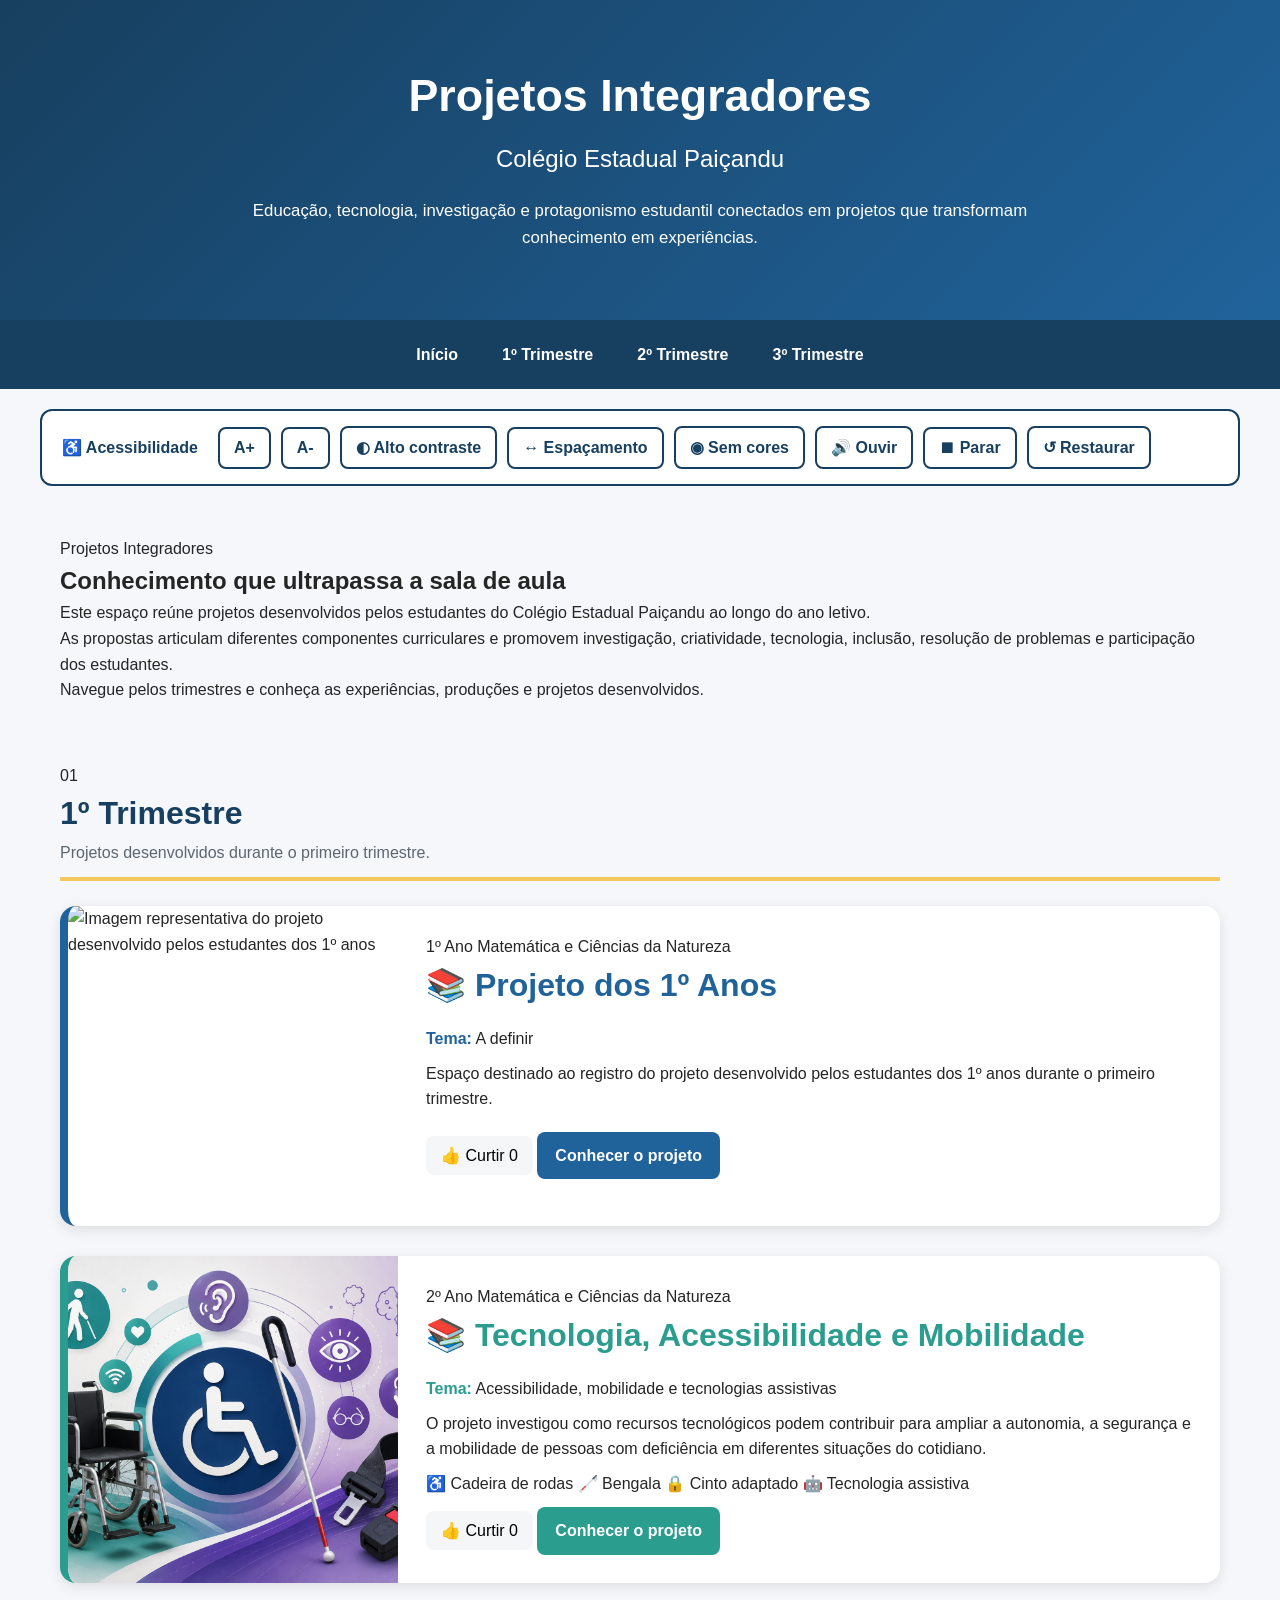
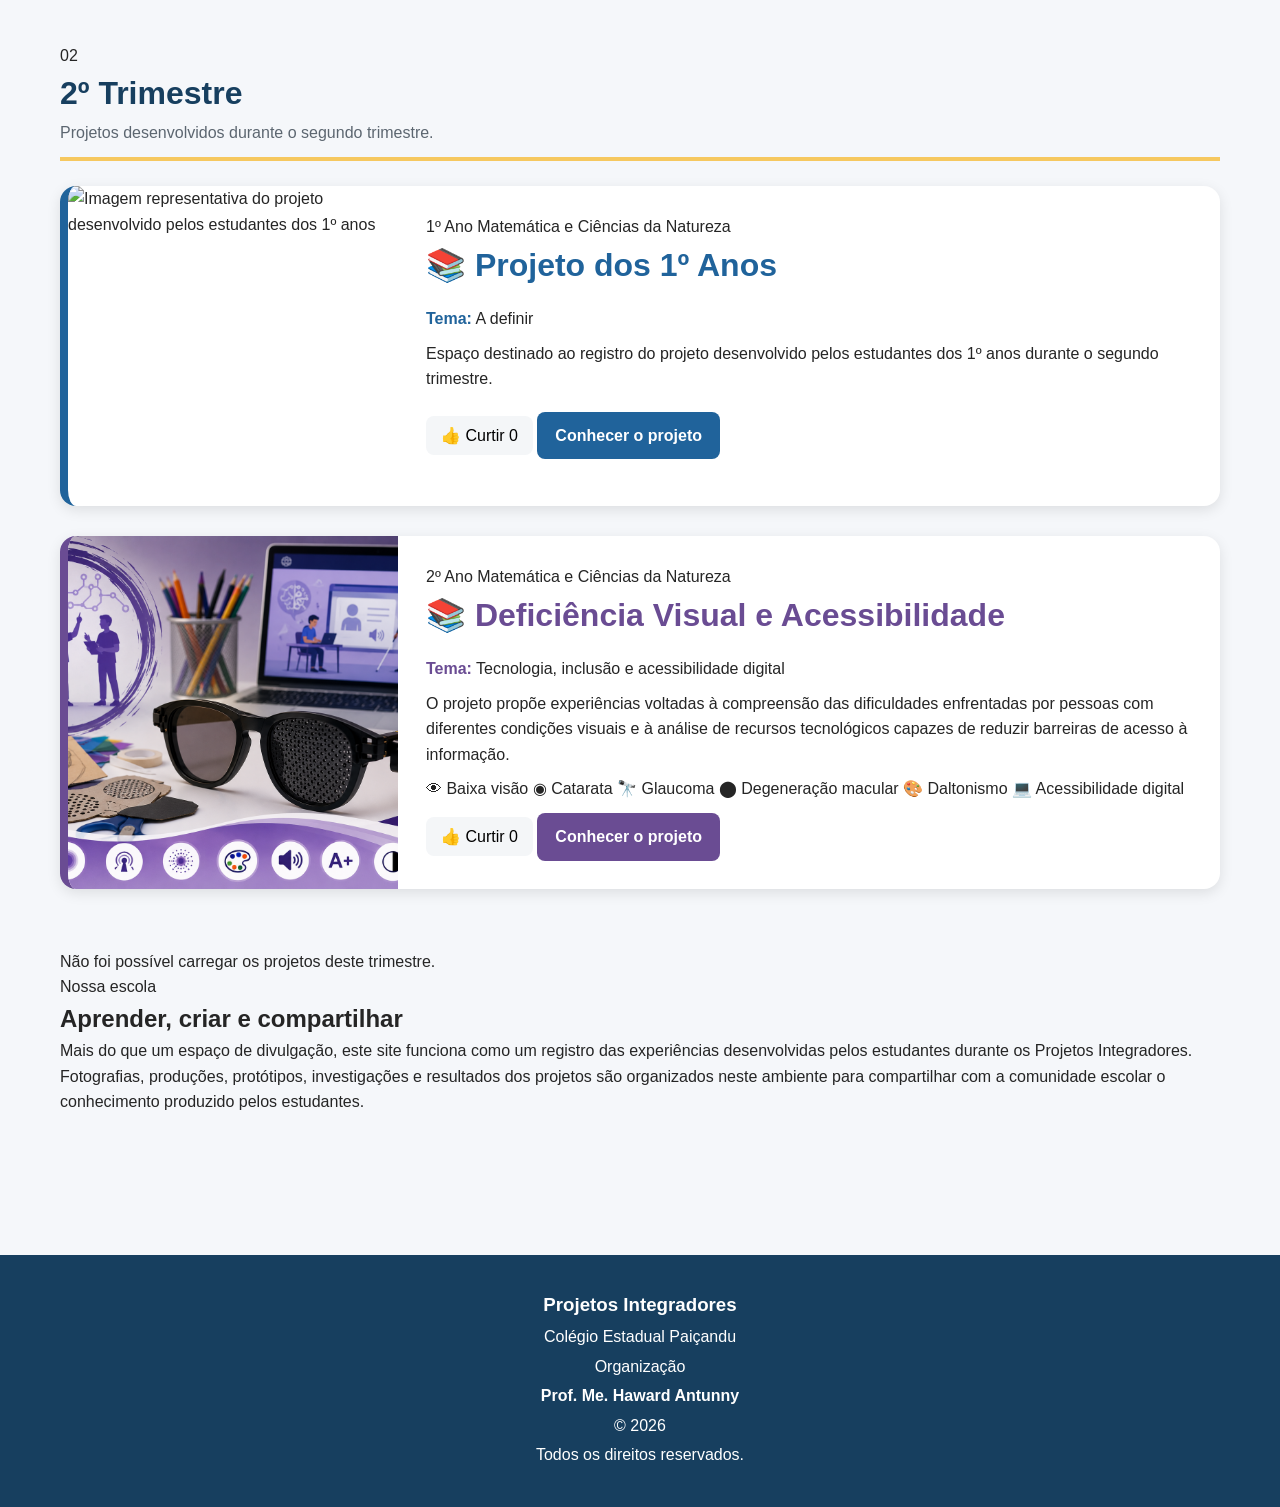
==== index.html @ 6e28f54c "gg" ====
<!DOCTYPE html>
<html lang="pt-BR">

<head>
    <meta charset="UTF-8">

    <meta
        name="viewport"
        content="width=device-width, initial-scale=1.0"
    >

    <meta
        name="description"
        content="Projetos Integradores desenvolvidos pelos estudantes do Colégio Estadual Paiçandu."
    >

    <title>
        Projetos Integradores | Colégio Estadual Paiçandu
    </title>

    <link rel="stylesheet" href="style.css">
</head>


<body>

    <!-- =====================================================
         ACESSIBILIDADE - PULAR PARA CONTEÚDO
    ====================================================== -->

    <a
        href="#conteudo-principal"
        class="pular-conteudo"
    >
        Pular para o conteúdo principal
    </a>


    <!-- =====================================================
         CABEÇALHO
    ====================================================== -->

    <header class="cabecalho-principal">

        <div class="cabecalho-conteudo">

            <h1>
                Projetos Integradores
            </h1>

            <h2>
                Colégio Estadual Paiçandu
            </h2>

            <p>
                Educação, tecnologia, investigação e protagonismo
                estudantil conectados em projetos que transformam
                conhecimento em experiências.
            </p>

        </div>

    </header>


    <!-- =====================================================
         MENU PRINCIPAL
    ====================================================== -->

    <nav
        class="menu-principal"
        aria-label="Menu principal"
    >

        <a href="#inicio">
            Início
        </a>

        <a href="#primeiro-trimestre">
            1º Trimestre
        </a>

        <a href="#segundo-trimestre">
            2º Trimestre
        </a>

        <a href="#terceiro-trimestre">
            3º Trimestre
        </a>

    </nav>


    <!-- =====================================================
         BARRA DE ACESSIBILIDADE
    ====================================================== -->

    <section
        class="barra-acessibilidade"
        aria-label="Ferramentas de acessibilidade"
    >

        <span class="titulo-acessibilidade">
            ♿ Acessibilidade
        </span>


        <button
            type="button"
            onclick="aumentarFonte()"
            aria-label="Aumentar o tamanho da fonte"
            title="Aumentar fonte"
        >
            A+
        </button>


        <button
            type="button"
            onclick="diminuirFonte()"
            aria-label="Diminuir o tamanho da fonte"
            title="Diminuir fonte"
        >
            A-
        </button>


        <button
            type="button"
            onclick="alternarContraste()"
            aria-label="Ativar ou desativar alto contraste"
            title="Alto contraste"
        >
            ◐ Alto contraste
        </button>


        <button
            type="button"
            onclick="alternarEspacamento()"
            aria-label="Alterar espaçamento do texto"
            title="Espaçamento do texto"
        >
            ↔ Espaçamento
        </button>


        <button
            type="button"
            onclick="alternarSemCores()"
            aria-label="Visualizar página sem cores"
            title="Visualizar sem cores"
        >
            ◉ Sem cores
        </button>


        <button
            type="button"
            onclick="lerPagina()"
            aria-label="Ouvir o conteúdo da página"
            title="Ouvir página"
        >
            🔊 Ouvir
        </button>


        <button
            type="button"
            onclick="pararLeitura()"
            aria-label="Parar leitura da página"
            title="Parar leitura"
        >
            ⏹ Parar
        </button>


        <button
            type="button"
            onclick="restaurarAcessibilidade()"
            aria-label="Restaurar configurações de acessibilidade"
            title="Restaurar"
        >
            ↺ Restaurar
        </button>

    </section>


    <!-- =====================================================
         CONTEÚDO PRINCIPAL
    ====================================================== -->

    <main id="conteudo-principal">


        <!-- =================================================
             APRESENTAÇÃO
        ================================================== -->

        <section
            id="inicio"
            class="apresentacao"
        >

            <div class="apresentacao-conteudo">

                <span class="subtitulo">
                    Projetos Integradores
                </span>

                <h2>
                    Conhecimento que ultrapassa a sala de aula
                </h2>

                <p>
                    Este espaço reúne projetos desenvolvidos pelos
                    estudantes do Colégio Estadual Paiçandu ao longo
                    do ano letivo.
                </p>

                <p>
                    As propostas articulam diferentes componentes
                    curriculares e promovem investigação, criatividade,
                    tecnologia, inclusão, resolução de problemas e
                    participação dos estudantes.
                </p>

                <p>
                    Navegue pelos trimestres e conheça as experiências,
                    produções e projetos desenvolvidos.
                </p>

            </div>

        </section>


        <!-- =================================================
             1º TRIMESTRE

             O conteúdo de trimestre/tri1.html será inserido aqui.
        ================================================== -->

        <div
            id="conteudo-tri1"
            class="conteudo-trimestre"
        >

            <div class="carregando">
                Carregando projetos do 1º trimestre...
            </div>

        </div>


        <!-- =================================================
             2º TRIMESTRE

             O conteúdo de trimestre/tri2.html será inserido aqui.
        ================================================== -->

        <div
            id="conteudo-tri2"
            class="conteudo-trimestre"
        >

            <div class="carregando">
                Carregando projetos do 2º trimestre...
            </div>

        </div>


        <!-- =================================================
             3º TRIMESTRE

             O conteúdo de trimestre/tri3.html será inserido aqui.
        ================================================== -->

        <div
            id="conteudo-tri3"
            class="conteudo-trimestre"
        >

            <div class="carregando">
                Carregando projetos do 3º trimestre...
            </div>

        </div>


        <!-- =================================================
             SOBRE
        ================================================== -->

        <section class="sobre-site">

            <div>

                <span class="subtitulo">
                    Nossa escola
                </span>

                <h2>
                    Aprender, criar e compartilhar
                </h2>

                <p>
                    Mais do que um espaço de divulgação, este site
                    funciona como um registro das experiências
                    desenvolvidas pelos estudantes durante os
                    Projetos Integradores.
                </p>

                <p>
                    Fotografias, produções, protótipos, investigações
                    e resultados dos projetos são organizados neste
                    ambiente para compartilhar com a comunidade
                    escolar o conhecimento produzido pelos estudantes.
                </p>

            </div>

        </section>


    </main>


    <!-- =====================================================
         RODAPÉ
    ====================================================== -->

    <footer class="rodape-principal">

        <div class="rodape-conteudo">

            <div>

                <h3>
                    Projetos Integradores
                </h3>

                <p>
                    Colégio Estadual Paiçandu
                </p>

            </div>


            <div>

                <p>
                    Organização
                </p>

                <strong>
                    Prof. Me. Haward Antunny
                </strong>

            </div>


            <div>

                <p>
                    © 2026
                </p>

                <p>
                    Todos os direitos reservados.
                </p>

            </div>

        </div>

    </footer>


    <!-- =====================================================
         JAVASCRIPT
    ====================================================== -->

    <script src="script.js"></script>

</body>

</html>
---- style.css ----
/* =========================================================
   VARIÁVEIS GERAIS DO SITE
========================================================= */

:root {

    /* CORES PRINCIPAIS DO COLÉGIO
       Substitua depois pelos tons oficiais, se desejar */
    --colegio-primaria: #173f5f;
    --colegio-secundaria: #20639b;
    --colegio-destaque: #f6c85f;

    /* CORES NEUTRAS */
    --branco: #ffffff;
    --cinza-claro: #f4f6f8;
    --cinza: #d9dee3;
    --cinza-escuro: #444444;
    --preto: #1b1b1b;

    /* TEXTOS */
    --texto-principal: #252525;
    --texto-secundario: #5c6670;

    /* FUNDOS */
    --fundo-site: #f5f7fa;
    --fundo-card: #ffffff;

    /* CORES DOS PROJETOS */
    --tema-deficiencia-visual: #6a4c93;
    --tema-tecnologia: #277da1;
    --tema-matematica: #2a9d8f;
    --tema-linguagens: #e76f51;
    --tema-robotica: #577590;
    --tema-programacao: #4361ee;

    /* OUTRAS CORES PARA FUTUROS CARDS */
    --tema-1: #8e44ad;
    --tema-2: #16a085;
    --tema-3: #d35400;
    --tema-4: #c0392b;
    --tema-5: #2980b9;

    /* MEDIDAS */
    --raio-card: 16px;
    --sombra-card: 0 4px 14px rgba(0, 0, 0, 0.10);

    --tema-acessibilidade-mobilidade: #2A9D8F;
}


/* =========================================================
   CONFIGURAÇÕES GERAIS
========================================================= */

* {
    box-sizing: border-box;
    margin: 0;
    padding: 0;
}


html {
    scroll-behavior: smooth;
}


body {
    font-family: Arial, Helvetica, sans-serif;
    background-color: var(--fundo-site);
    color: var(--texto-principal);
    line-height: 1.6;
}


/* =========================================================
   CABEÇALHO PRINCIPAL
========================================================= */

body > header {
    background: linear-gradient(
        135deg,
        var(--colegio-primaria),
        var(--colegio-secundaria)
    );

    color: var(--branco);
    text-align: center;

    padding: 60px 20px;
}


body > header h1 {
    font-size: 2.8rem;
    margin-bottom: 8px;
}


body > header h2 {
    font-size: 1.5rem;
    font-weight: normal;
    margin-bottom: 20px;
}


body > header p {
    max-width: 850px;
    margin: 8px auto;
    font-size: 1.05rem;
}


/* =========================================================
   MENU
========================================================= */

nav {
    background-color: var(--colegio-primaria);

    display: flex;
    justify-content: center;
    flex-wrap: wrap;

    gap: 8px;

    padding: 12px;

    position: sticky;
    top: 0;
    z-index: 1000;
}


nav a {
    color: var(--branco);
    text-decoration: none;

    padding: 10px 18px;

    border-radius: 8px;

    font-weight: bold;

    transition: 0.2s;
}


nav a:hover {
    background-color: var(--colegio-destaque);
    color: var(--preto);
}


/* =========================================================
   CONTEÚDO PRINCIPAL
========================================================= */

main {
    max-width: 1200px;

    margin: auto;

    padding: 30px 20px;
}


section {
    margin-bottom: 60px;
}


/* =========================================================
   CABEÇALHO DOS TRIMESTRES
========================================================= */

section > header {
    margin-bottom: 25px;

    padding-bottom: 12px;

    border-bottom: 4px solid var(--colegio-destaque);
}


section > header h2 {
    color: var(--colegio-primaria);

    font-size: 2rem;
}


section > header p {
    color: var(--texto-secundario);
}


/* =========================================================
   CARDS DOS PROJETOS
========================================================= */

article {
    --cor-projeto: var(--colegio-secundaria);

    background-color: var(--fundo-card);

    border-radius: var(--raio-card);

    box-shadow: var(--sombra-card);

    overflow: hidden;

    margin-bottom: 30px;

    border-left: 8px solid var(--cor-projeto);

    display: grid;

    grid-template-columns: 330px 1fr;

    transition: transform 0.2s,
                box-shadow 0.2s;
}


article:hover {
    transform: translateY(-4px);

    box-shadow:
        0 8px 22px rgba(0, 0, 0, 0.15);
}


article img {
    width: 100%;
    height: 100%;

    min-height: 320px;

    object-fit: cover;
}


article > div {
    padding: 28px;
}


article h3 {
    color: var(--cor-projeto);

    font-size: 2rem;

    margin-bottom: 15px;
}


article h4 {
    color: var(--cor-projeto);

    margin-top: 18px;
    margin-bottom: 8px;
}


article p {
    margin-bottom: 9px;
}


article ul {
    margin: 10px 0 20px 25px;
}


/* =========================================================
   BOTÃO VER PROJETO
========================================================= */

article a {
    display: inline-block;

    background-color: var(--cor-projeto);

    color: var(--branco);

    text-decoration: none;

    font-weight: bold;

    padding: 11px 18px;

    border-radius: 8px;

    margin-top: 10px;

    transition: 0.2s;
}


article a:hover {
    filter: brightness(0.85);

    transform: translateY(-2px);
}


/* =========================================================
   CARDS POR TEMA
========================================================= */

/*
Para usar uma cor específica no card,
adicione uma classe no HTML.

Exemplo:

<article class="deficiencia-visual">

*/


article.deficiencia-visual {
    --cor-projeto: var(--tema-deficiencia-visual);
}


article.programacao {
    --cor-projeto: var(--tema-programacao);
}


article.robotica {
    --cor-projeto: var(--tema-robotica);
}


article.matematica {
    --cor-projeto: var(--tema-matematica);
}


article.linguagens {
    --cor-projeto: var(--tema-linguagens);
}


article.tecnologia {
    --cor-projeto: var(--tema-tecnologia);
}


/* =========================================================
   TAGS / INFORMAÇÕES DO PROJETO
========================================================= */

article strong {
    color: var(--cor-projeto);
}


/* =========================================================
   RODAPÉ
========================================================= */

footer {
    background-color: var(--colegio-primaria);

    color: var(--branco);

    text-align: center;

    padding: 35px 20px;

    margin-top: 50px;
}


footer hr {
    display: none;
}


footer p {
    margin: 4px;
}


/* =========================================================
   RESPONSIVIDADE
========================================================= */

@media (max-width: 800px) {

    body > header h1 {
        font-size: 2rem;
    }


    article {
        grid-template-columns: 1fr;
    }


    article img {
        height: 240px;
        min-height: auto;
    }


    article h3 {
        font-size: 1.6rem;
    }


    nav {
        position: static;
    }

}

/* =====================================================
   ANIMAÇÃO DOS CARDS
===================================================== */

.animar-card {
    opacity: 0;
    transform: translateY(30px);
    transition:
        opacity 0.6s ease,
        transform 0.6s ease;
}

.animar-card.visivel {
    opacity: 1;
    transform: translateY(0);
}


/* =====================================================
   MENU ATIVO
===================================================== */

nav a.ativo {
    background-color: var(--colegio-destaque);
    color: var(--preto);
}


/* =====================================================
   FILTROS
===================================================== */

.filtros {
    display: flex;
    gap: 12px;
    flex-wrap: wrap;

    margin: 25px 0 40px 0;

    padding: 20px;

    background-color: var(--branco);

    border-radius: 12px;

    box-shadow:
        0 3px 10px rgba(0, 0, 0, 0.08);
}


.filtros input,
.filtros select {

    padding: 12px 15px;

    border: 1px solid var(--cinza);

    border-radius: 8px;

    font-size: 1rem;

}


.filtros input {
    flex: 1;
    min-width: 220px;
}


/* =====================================================
   CURTIDAS
===================================================== */

.btn-curtir {

    border: none;

    background-color: var(--cinza-claro);

    padding: 10px 15px;

    border-radius: 8px;

    cursor: pointer;

    font-size: 1rem;

    margin-top: 15px;

}


.btn-curtir.curtido {

    background-color: var(--cor-projeto);

    color: white;

}


/* =====================================================
   VOLTAR AO TOPO
===================================================== */

#voltar-topo {

    position: fixed;

    bottom: 25px;
    right: 25px;

    width: 48px;
    height: 48px;

    border-radius: 50%;

    border: none;

    background-color: var(--colegio-primaria);

    color: white;

    font-size: 25px;

    cursor: pointer;

    opacity: 0;
    visibility: hidden;

    transition: 0.3s;

    box-shadow:
        0 4px 12px rgba(0, 0, 0, 0.25);

}


#voltar-topo.mostrar {

    opacity: 1;
    visibility: visible;

}


#voltar-topo:hover {

    transform: translateY(-3px);

    background-color: var(--colegio-secundaria);

}


/* =====================================================
   ACESSIBILIDADE
===================================================== */

:root {
    --tamanho-fonte: 16px;
    --espacamento-texto: normal;
    --espacamento-linha: 1.6;
}


/* TAMANHO GERAL DA FONTE */

html {
    font-size: var(--tamanho-fonte);
}


/* =====================================================
   BARRA DE ACESSIBILIDADE
===================================================== */

.barra-acessibilidade {

    max-width: 1200px;
    margin: 20px auto;
    padding: 15px 20px;

    display: flex;
    flex-wrap: wrap;
    align-items: center;
    gap: 10px;

    background-color: var(--branco);

    border: 2px solid var(--colegio-primaria);
    border-radius: 12px;

}


.titulo-acessibilidade {
    font-weight: bold;
    color: var(--colegio-primaria);
    margin-right: 10px;
}


.barra-acessibilidade button {

    border: 2px solid var(--colegio-primaria);

    background-color: var(--branco);
    color: var(--colegio-primaria);

    padding: 10px 14px;

    border-radius: 8px;

    font-size: 1rem;
    font-weight: bold;

    cursor: pointer;
}


.barra-acessibilidade button:hover {

    background-color: var(--colegio-primaria);
    color: var(--branco);

}


/* =====================================================
   FOCO VISÍVEL - NAVEGAÇÃO POR TECLADO
===================================================== */

a:focus,
button:focus,
input:focus,
select:focus {

    outline: 4px solid #ffbf00;
    outline-offset: 4px;

}


/* =====================================================
   PULAR PARA CONTEÚDO
===================================================== */

.pular-conteudo {

    position: absolute;
    left: -9999px;
    top: 10px;

    background-color: #000000;
    color: #ffffff;

    padding: 12px 20px;

    z-index: 9999;

}


.pular-conteudo:focus {

    left: 10px;

}


/* =====================================================
   ALTO CONTRASTE
===================================================== */

body.alto-contraste {

    background-color: #000000;
    color: #ffffff;

}


body.alto-contraste main,
body.alto-contraste section,
body.alto-contraste article,
body.alto-contraste article > div {

    background-color: #000000;
    color: #ffffff;

}


body.alto-contraste h1,
body.alto-contraste h2,
body.alto-contraste h3,
body.alto-contraste h4,
body.alto-contraste strong {

    color: #ffff00;

}


body.alto-contraste a {

    color: #00ffff;

}


body.alto-contraste article {

    border: 4px solid #ffffff;

}


/* =====================================================
   MAIOR ESPAÇAMENTO
===================================================== */

body.espacamento-acessivel {

    letter-spacing: 0.08em;
    word-spacing: 0.15em;
    line-height: 2;

}


body.espacamento-acessivel p {

    margin-bottom: 1.4em;

}


/* =====================================================
   MODO SEM CORES
===================================================== */

body.sem-cores {

    filter: grayscale(100%);

}


/* =====================================================
   NÃO DEPENDER SOMENTE DAS CORES
===================================================== */

article h3::before {
    content: "📚 ";
}


/*
O tema também deve aparecer escrito.
Nunca utilize apenas a cor do card
para informar qual é o projeto.
*/


/* =====================================================
   MOVIMENTO REDUZIDO
===================================================== */

@media (prefers-reduced-motion: reduce) {

    *,
    *::before,
    *::after {

        animation-duration: 0.01ms !important;
        transition-duration: 0.01ms !important;

        scroll-behavior: auto !important;

    }

}


/* =====================================================
   CELULAR
===================================================== */

@media (max-width: 700px) {

    .barra-acessibilidade {
        flex-direction: column;
        align-items: stretch;
    }


    .barra-acessibilidade button {
        width: 100%;
    }

}


article.acessibilidade-mobilidade {
    --cor-projeto: var(--tema-acessibilidade-mobilidade);
}
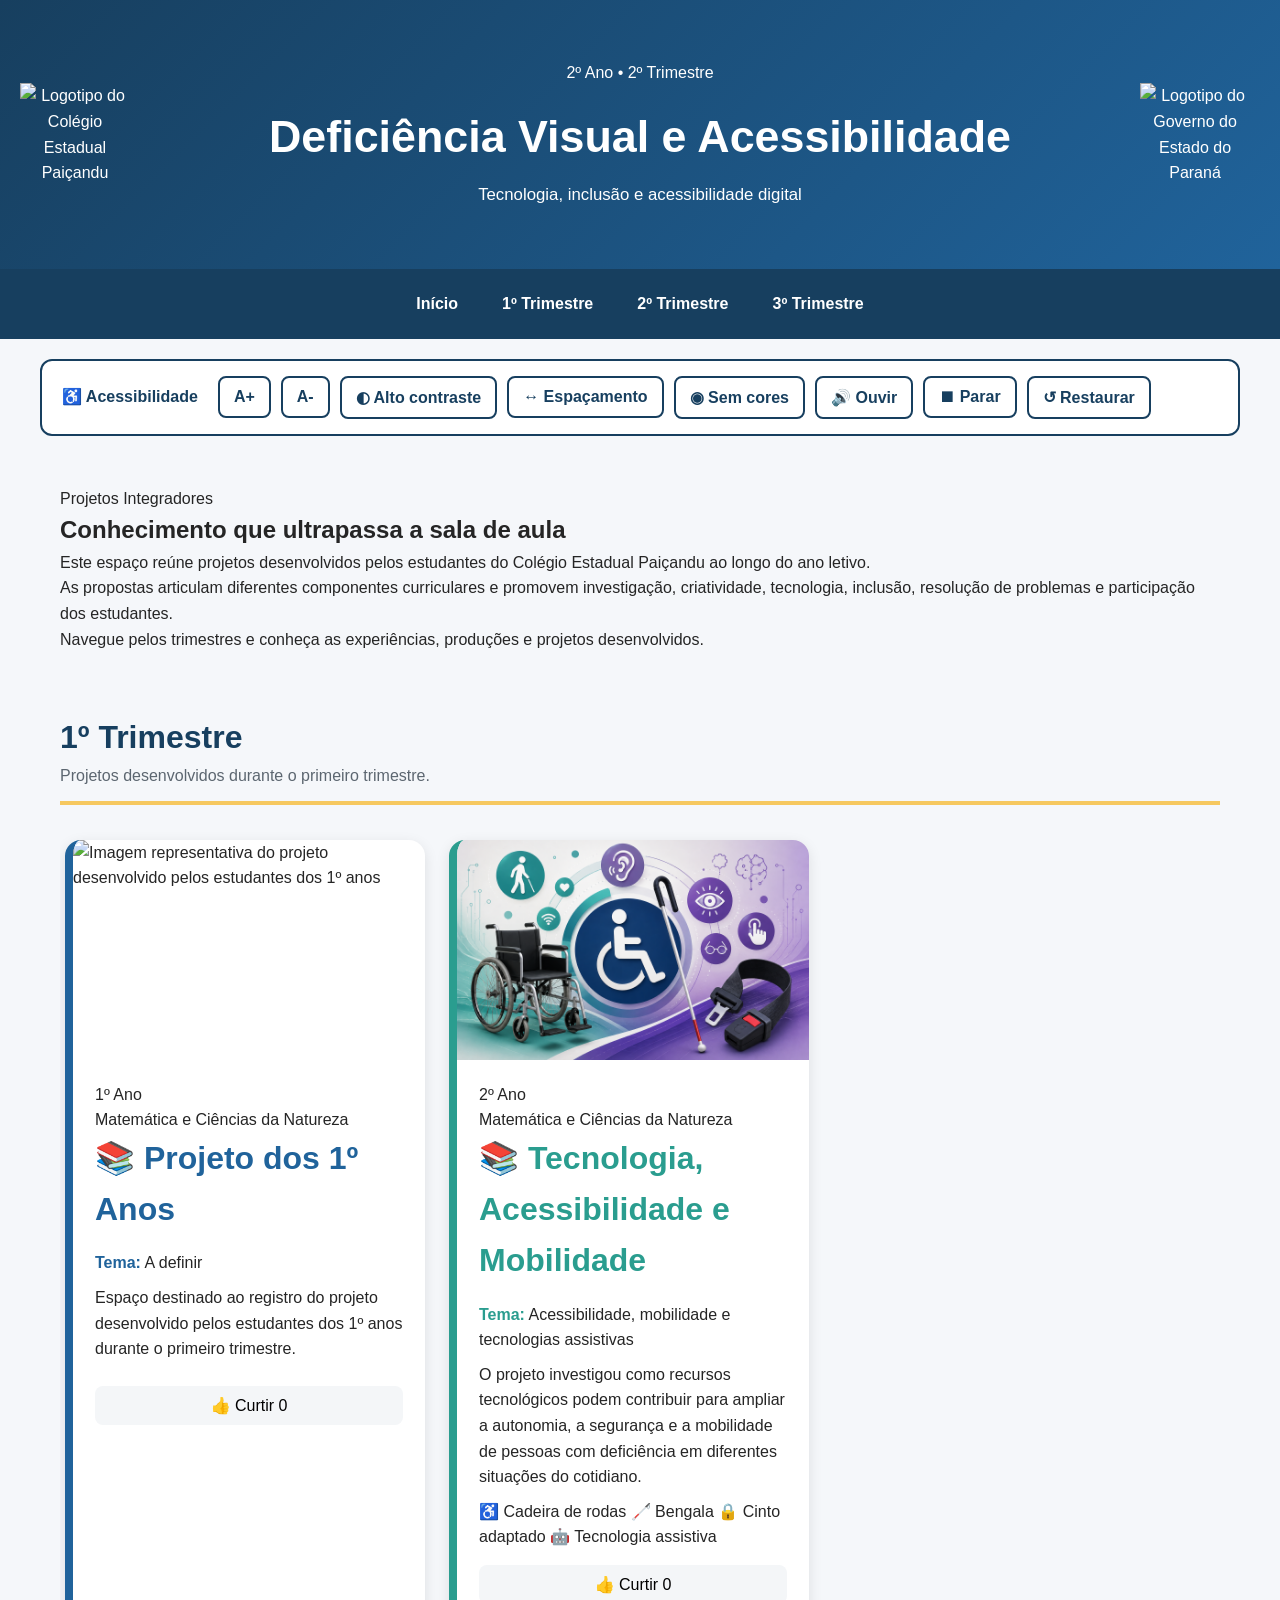
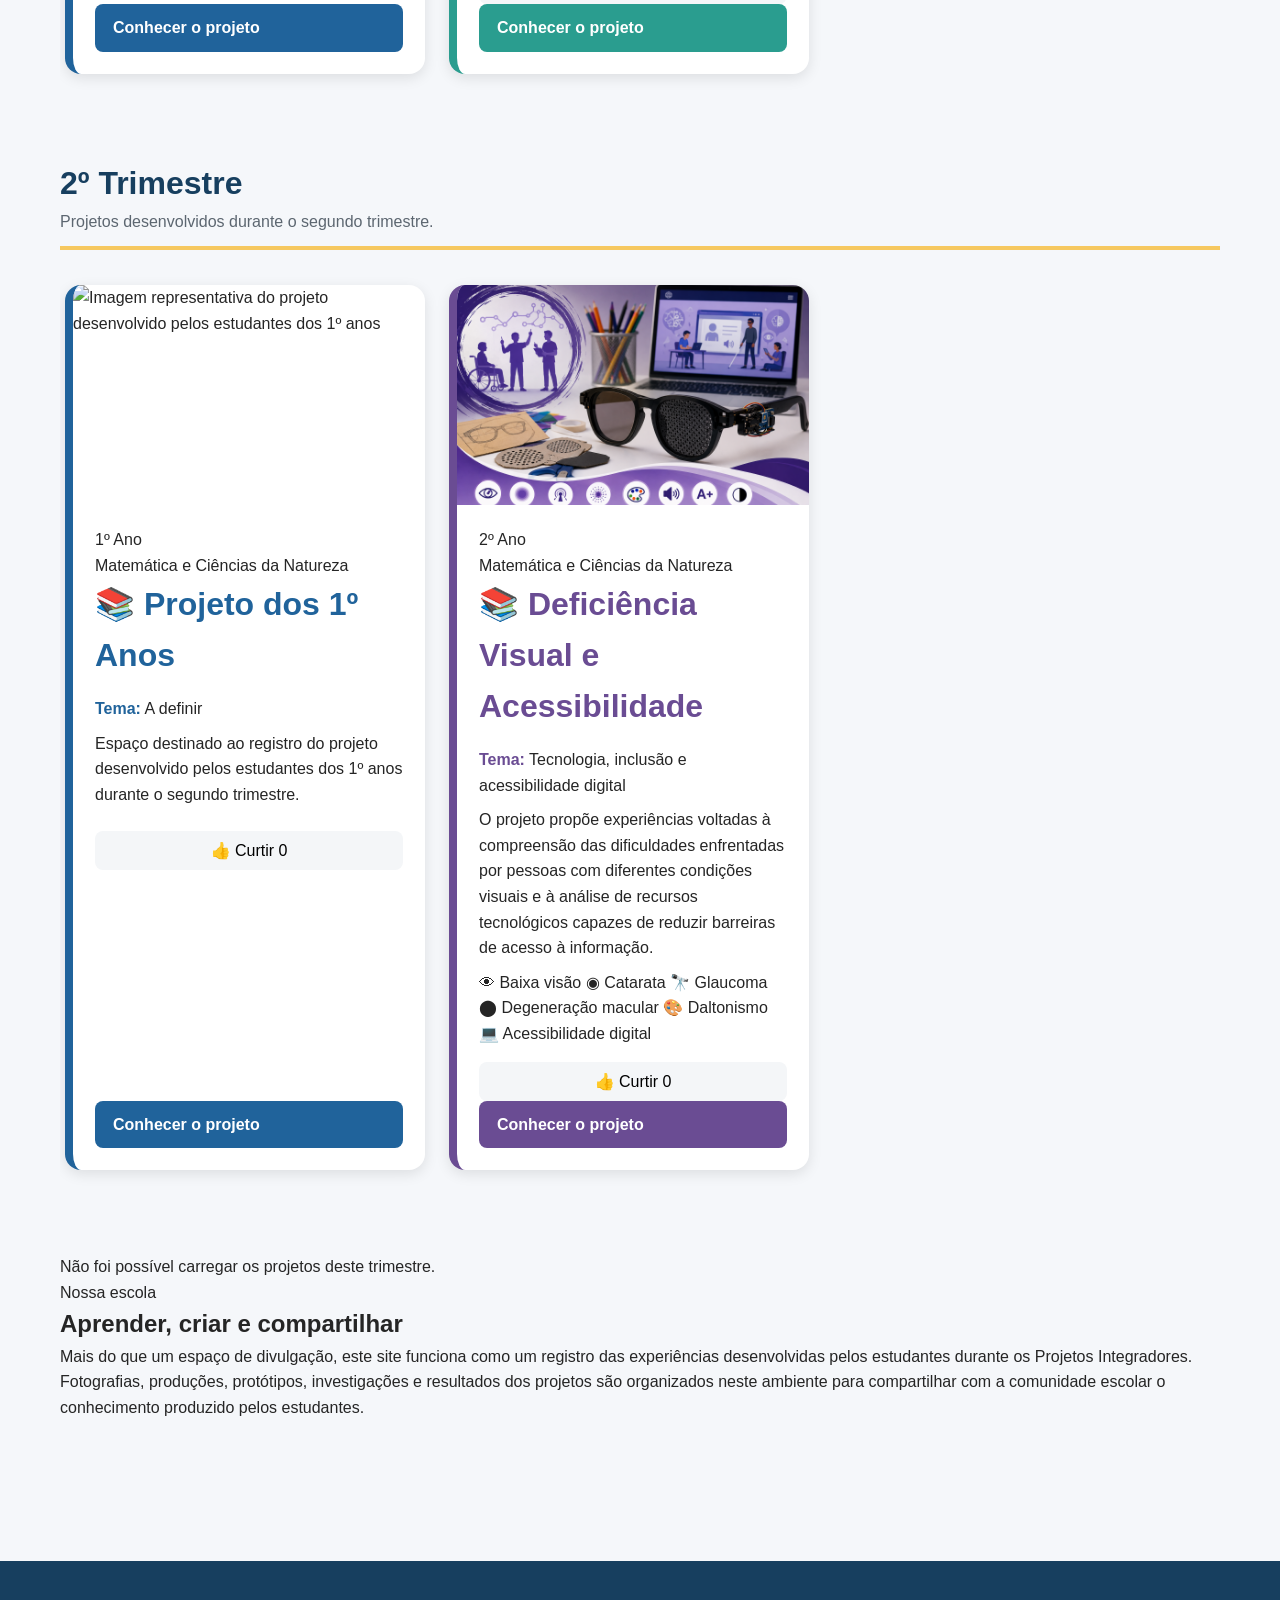
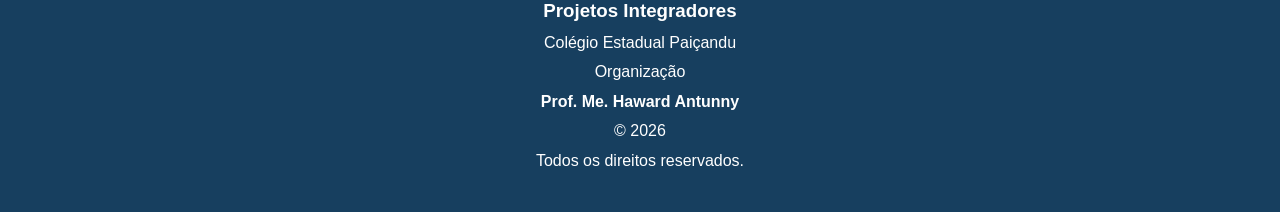
==== commit 7d228c4c: "ff" ====
--- a/index.html
+++ b/index.html
@@ -36,32 +36,45 @@
     </a>
 
 
-    <!-- =====================================================
-         CABEÇALHO
-    ====================================================== -->
-
-    <header class="cabecalho-principal">
-
-        <div class="cabecalho-conteudo">
-
-            <h1>
-                Projetos Integradores
-            </h1>
-
-            <h2>
-                Colégio Estadual Paiçandu
-            </h2>
-
-            <p>
-                Educação, tecnologia, investigação e protagonismo
-                estudantil conectados em projetos que transformam
-                conhecimento em experiências.
-            </p>
+    <header class="cabecalho-projeto">
+
+    <div class="overlay">
+
+        <div class="topo-institucional">
+
+            <img
+                src="../../img/logo-paicandu.jpeg"
+                alt="Logotipo do Colégio Estadual Paiçandu"
+                class="logo-cabecalho"
+            >
+
+            <div class="titulo-cabecalho">
+
+                <span class="tag-projeto">
+                    2º Ano • 2º Trimestre
+                </span>
+
+                <h1>
+                    Deficiência Visual e Acessibilidade
+                </h1>
+
+                <p>
+                    Tecnologia, inclusão e acessibilidade digital
+                </p>
+
+            </div>
+
+            <img
+                src="../../img/logo-parana.png"
+                alt="Logotipo do Governo do Estado do Paraná"
+                class="logo-cabecalho"
+            >
 
         </div>
 
-    </header>
-
+    </div>
+
+</header>
 
     <!-- =====================================================
          MENU PRINCIPAL
--- a/style.css
+++ b/style.css
@@ -806,24 +806,179 @@
 
 
 /* =====================================================
+   LINHA HORIZONTAL DE PROJETOS
+===================================================== */
+
+.linha-projetos {
+    display: flex;
+    flex-direction: row;
+    flex-wrap: nowrap;
+
+    gap: 24px;
+
+    overflow-x: auto;
+    overflow-y: hidden;
+
+    padding: 10px 5px 24px 5px;
+
+    scroll-behavior: smooth;
+    scroll-snap-type: x mandatory;
+
+    -webkit-overflow-scrolling: touch;
+}
+
+
+/* =====================================================
+   CARDS DOS PROJETOS DENTRO DA LINHA
+===================================================== */
+
+.linha-projetos .card-projeto {
+    flex: 0 0 360px;
+
+    width: 360px;
+    min-width: 360px;
+    max-width: 360px;
+
+    display: flex;
+    flex-direction: column;
+
+    margin: 0;
+
+    scroll-snap-align: start;
+
+    overflow: hidden;
+}
+
+
+/* =====================================================
+   IMAGEM DO CARD
+===================================================== */
+
+.linha-projetos .card-projeto img {
+    width: 100%;
+    height: 220px;
+    min-height: 220px;
+
+    object-fit: cover;
+
+    display: block;
+}
+
+
+/* =====================================================
+   CONTEÚDO DO CARD
+===================================================== */
+
+.linha-projetos .conteudo-card {
+    padding: 22px;
+
+    display: flex;
+    flex-direction: column;
+
+    flex-grow: 1;
+}
+
+
+/* BOTÃO FICA NO FINAL */
+
+.linha-projetos .botao-projeto {
+    margin-top: auto;
+}
+
+
+/* =====================================================
+   BARRA DE SCROLL
+===================================================== */
+
+.linha-projetos::-webkit-scrollbar {
+    height: 10px;
+}
+
+.linha-projetos::-webkit-scrollbar-track {
+    background: var(--cinza-claro);
+    border-radius: 10px;
+}
+
+.linha-projetos::-webkit-scrollbar-thumb {
+    background: var(--colegio-secundaria);
+    border-radius: 10px;
+}
+
+.linha-projetos::-webkit-scrollbar-thumb:hover {
+    background: var(--colegio-primaria);
+}
+
+
+/* =====================================================
    CELULAR
 ===================================================== */
 
 @media (max-width: 700px) {
 
-    .barra-acessibilidade {
-        flex-direction: column;
-        align-items: stretch;
-    }
-
-
-    .barra-acessibilidade button {
-        width: 100%;
-    }
-
-}
-
+    .linha-projetos .card-projeto {
+        flex: 0 0 85%;
+        width: 85%;
+        min-width: 85%;
+        max-width: 85%;
+    }
+
+}
 
 article.acessibilidade-mobilidade {
     --cor-projeto: var(--tema-acessibilidade-mobilidade);
 }
+
+
+/* =========================================================
+   LOGOS NO CABEÇALHO
+========================================================= */
+
+.topo-institucional {
+    display: grid;
+    grid-template-columns: 120px 1fr 120px;
+    align-items: center;
+    gap: 25px;
+}
+
+.logo-cabecalho {
+    width: 100%;
+    max-width: 110px;
+    height: auto;
+    object-fit: contain;
+}
+
+.titulo-cabecalho {
+    text-align: center;
+}
+
+.titulo-cabecalho h1 {
+    margin: 15px 0 10px 0;
+}
+
+.titulo-cabecalho p {
+    margin: 0 auto;
+}
+
+
+/* CELULAR */
+
+@media (max-width: 700px) {
+
+    .topo-institucional {
+        grid-template-columns: 70px 1fr 70px;
+        gap: 10px;
+    }
+
+    .logo-cabecalho {
+        max-width: 65px;
+    }
+
+    .titulo-cabecalho h1 {
+        font-size: 1.8rem;
+    }
+
+    .titulo-cabecalho p {
+        font-size: 0.95rem;
+    }
+
+}
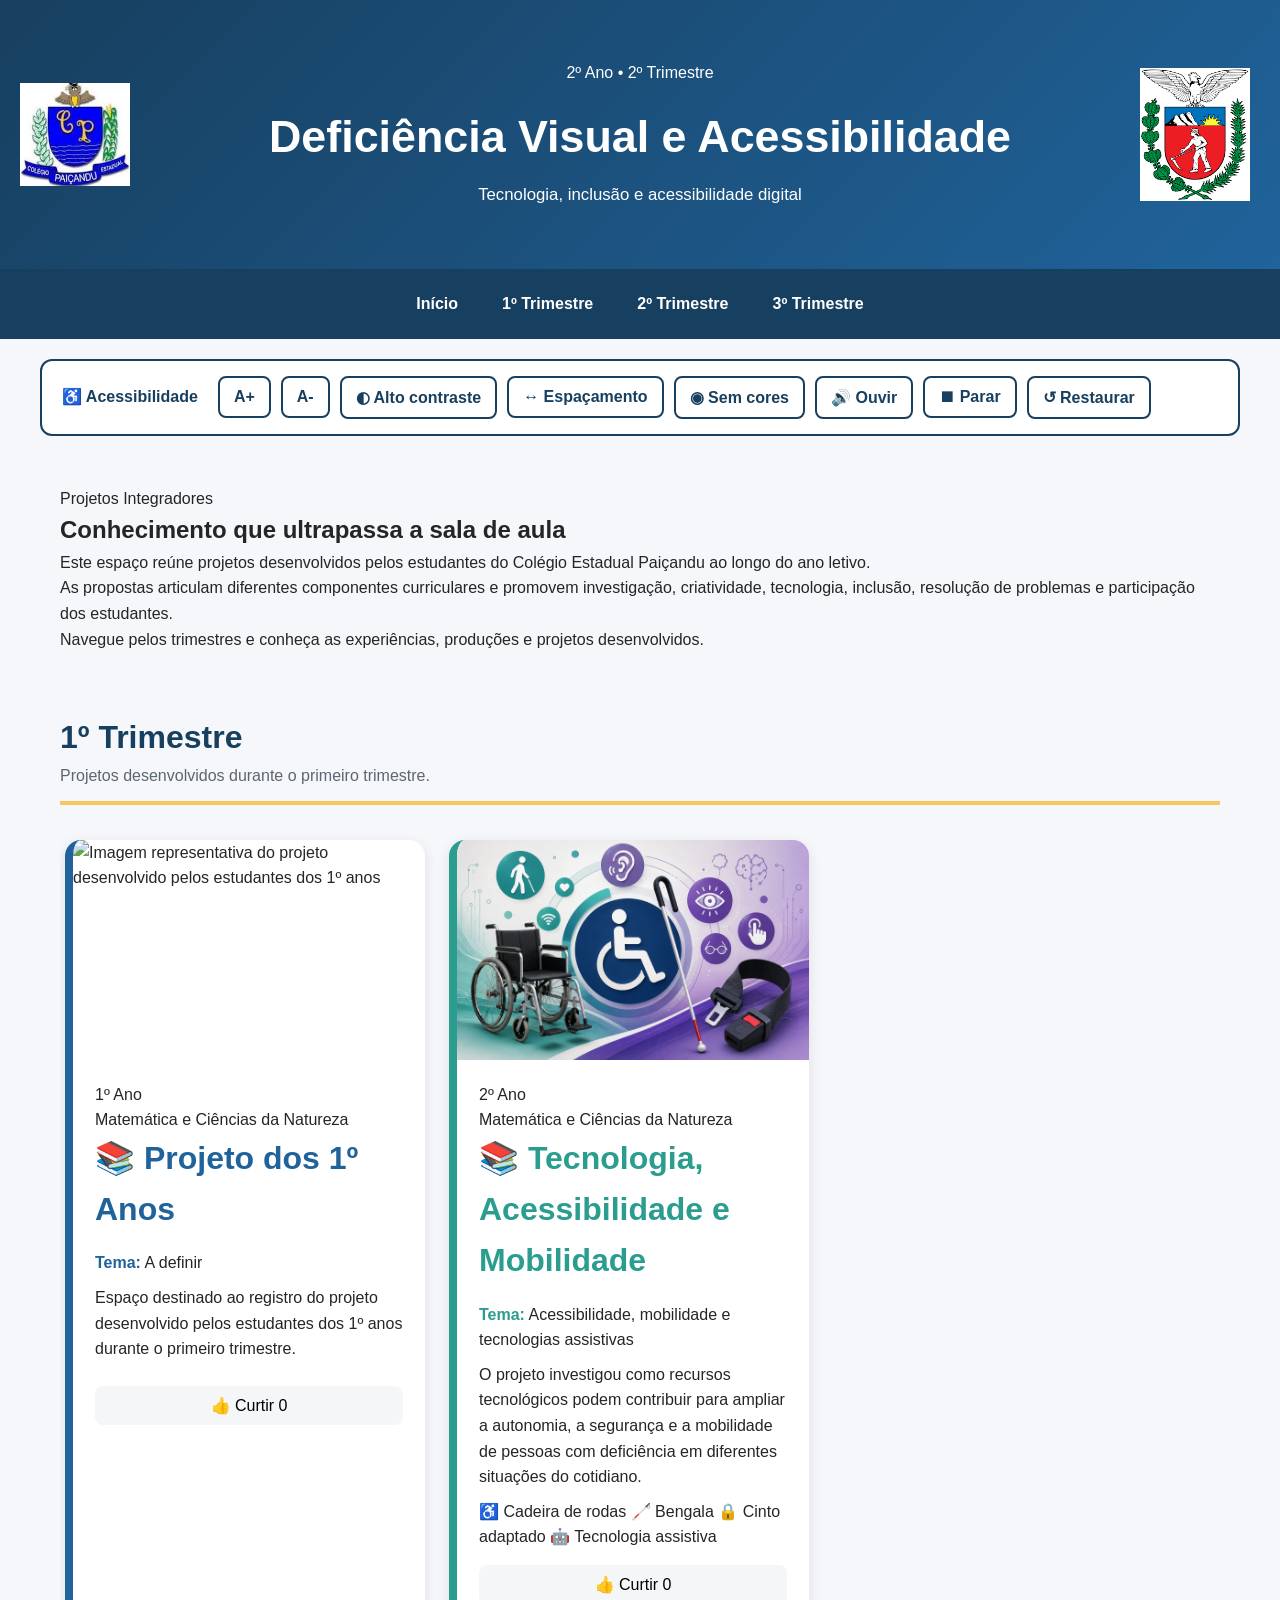
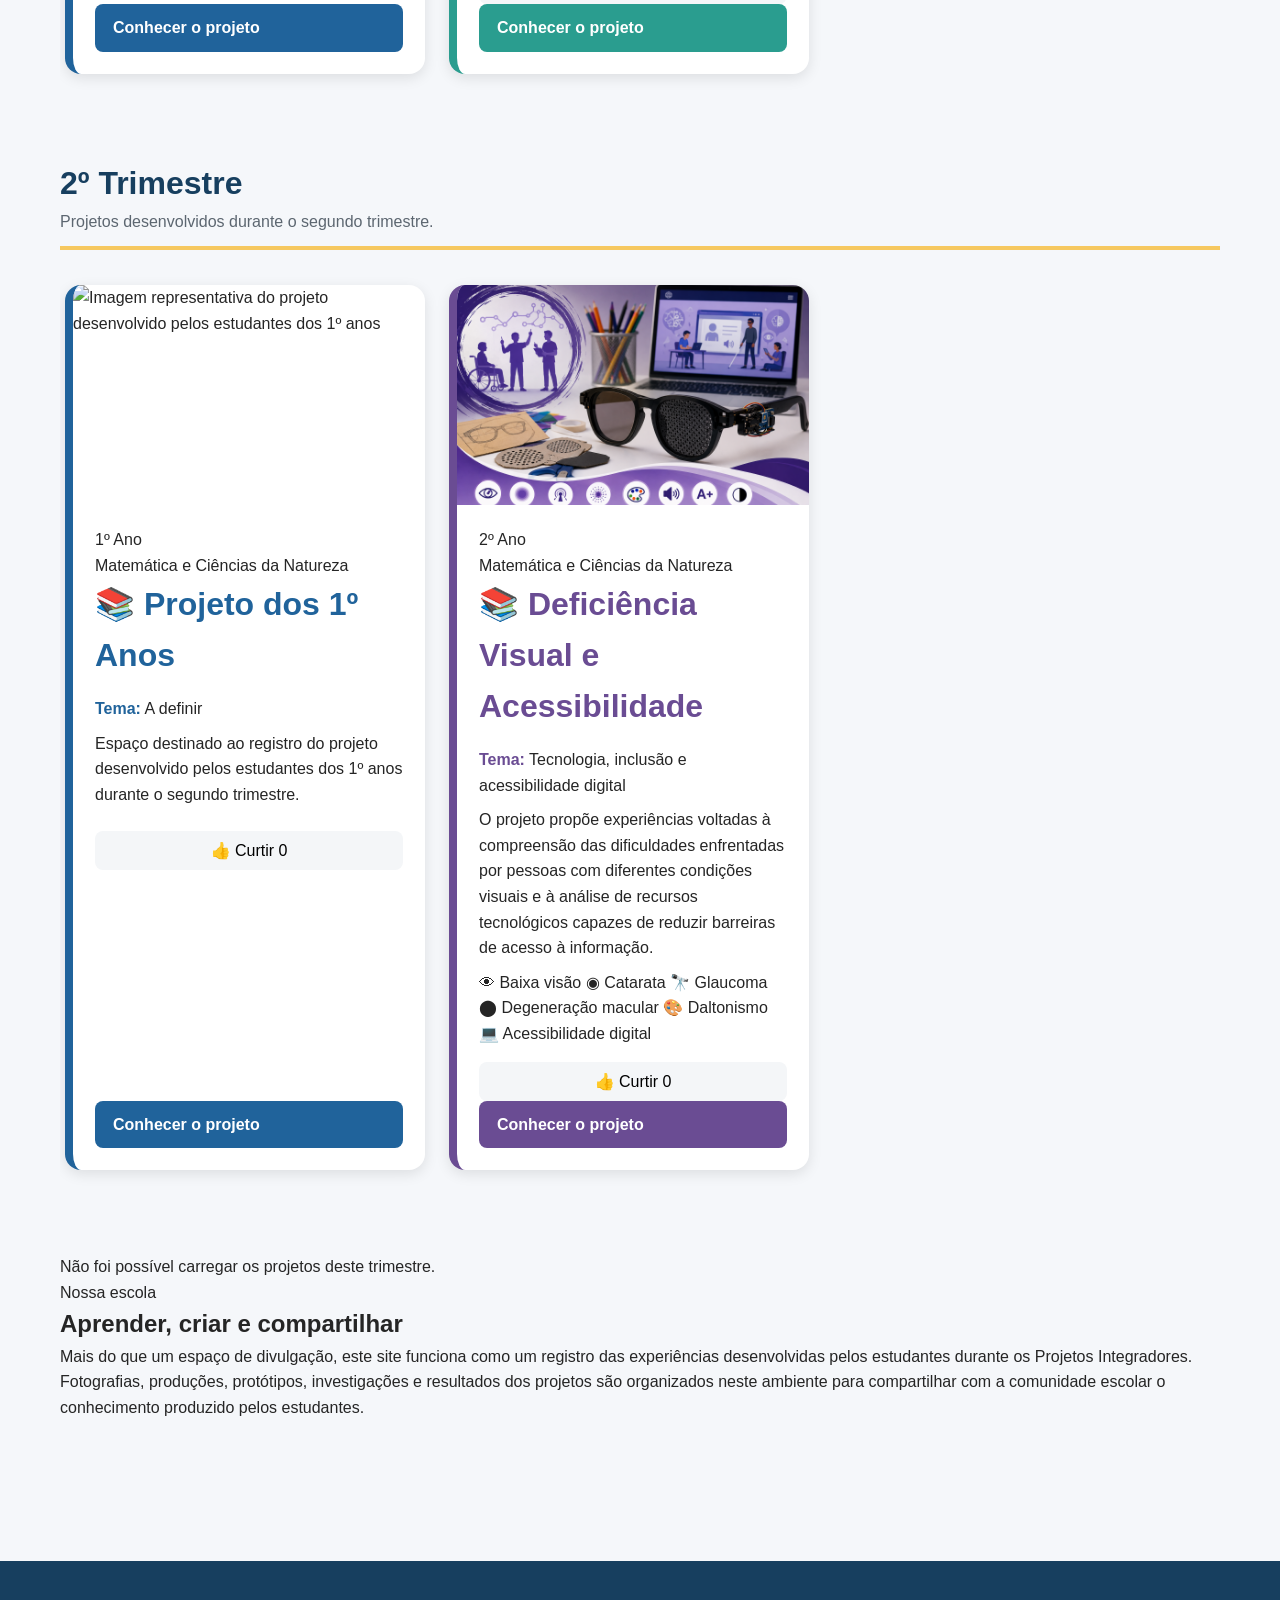
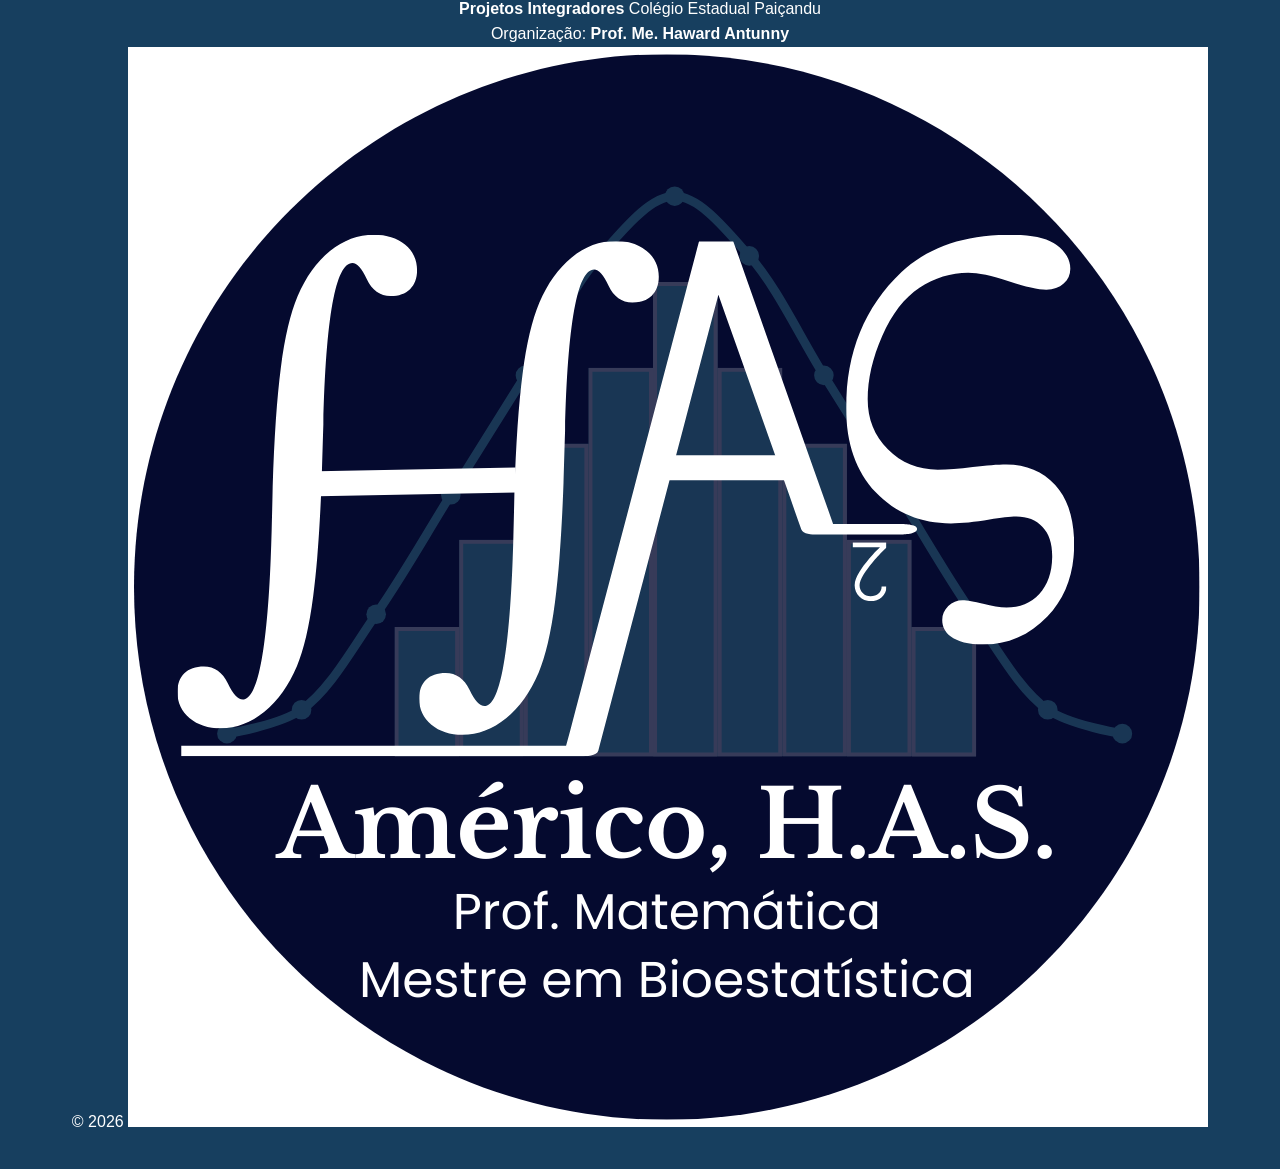
==== commit 7801ce1f: "fff" ====
--- a/index.html
+++ b/index.html
@@ -347,49 +347,51 @@
 
     <footer class="rodape-principal">
 
-        <div class="rodape-conteudo">
-
-            <div>
-
-                <h3>
-                    Projetos Integradores
-                </h3>
-
-                <p>
-                    Colégio Estadual Paiçandu
-                </p>
-
-            </div>
-
-
-            <div>
-
-                <p>
-                    Organização
-                </p>
-
-                <strong>
-                    Prof. Me. Haward Antunny
-                </strong>
-
-            </div>
-
-
-            <div>
-
-                <p>
-                    © 2026
-                </p>
-
-                <p>
-                    Todos os direitos reservados.
-                </p>
-
-            </div>
-
-        </div>
-
-    </footer>
+    <div class="rodape-conteudo">
+
+        <div class="rodape-info">
+
+            <strong>
+                Projetos Integradores
+            </strong>
+
+            <span>
+                Colégio Estadual Paiçandu
+            </span>
+
+        </div>
+
+
+        <div class="rodape-organizacao">
+
+            <span>
+                Organização:
+            </span>
+
+            <strong>
+                Prof. Me. Haward Antunny
+            </strong>
+
+        </div>
+
+
+        <div class="rodape-final">
+
+            <span>
+                © 2026
+            </span>
+
+            <img
+                src="../../img/logo-haw.png"
+                alt="Logotipo do professor Haward Antunny"
+                class="logo-rodape"
+            >
+
+        </div>
+
+    </div>
+
+</footer>
 
 
     <!-- =====================================================
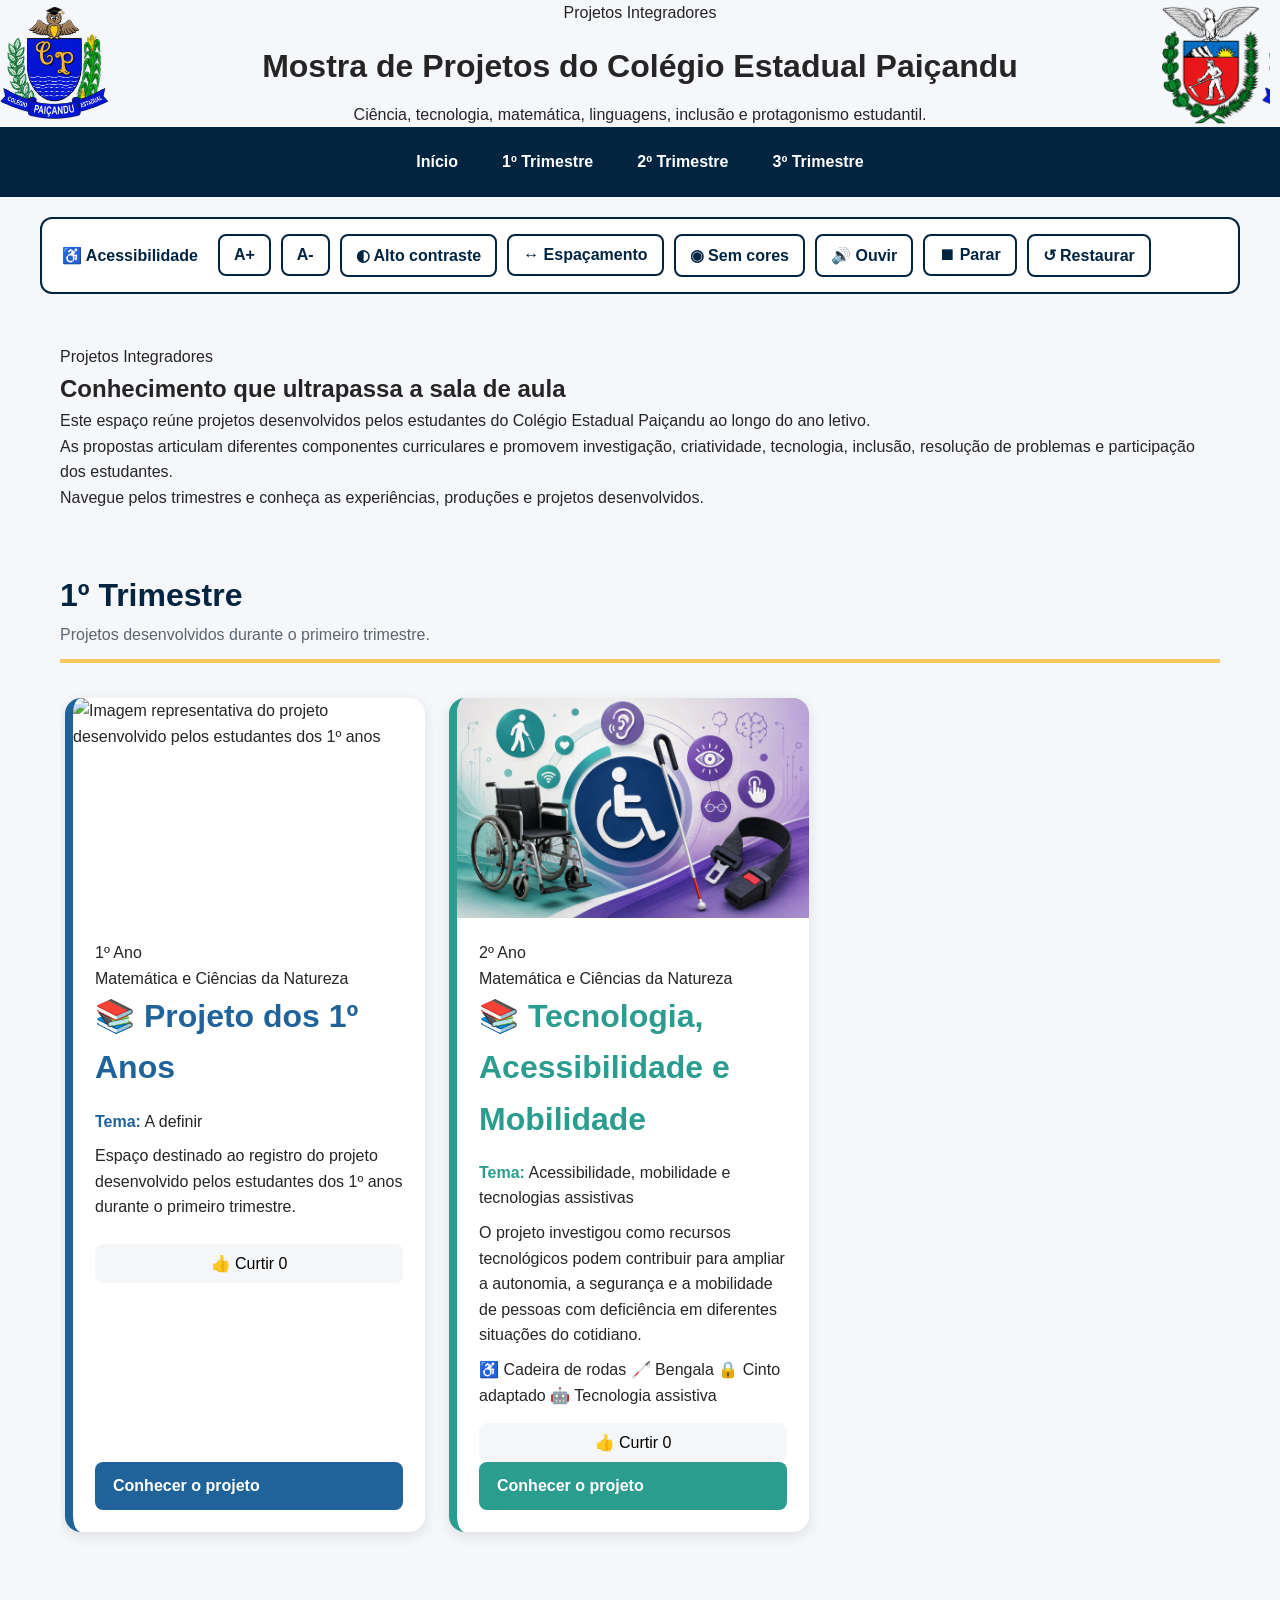
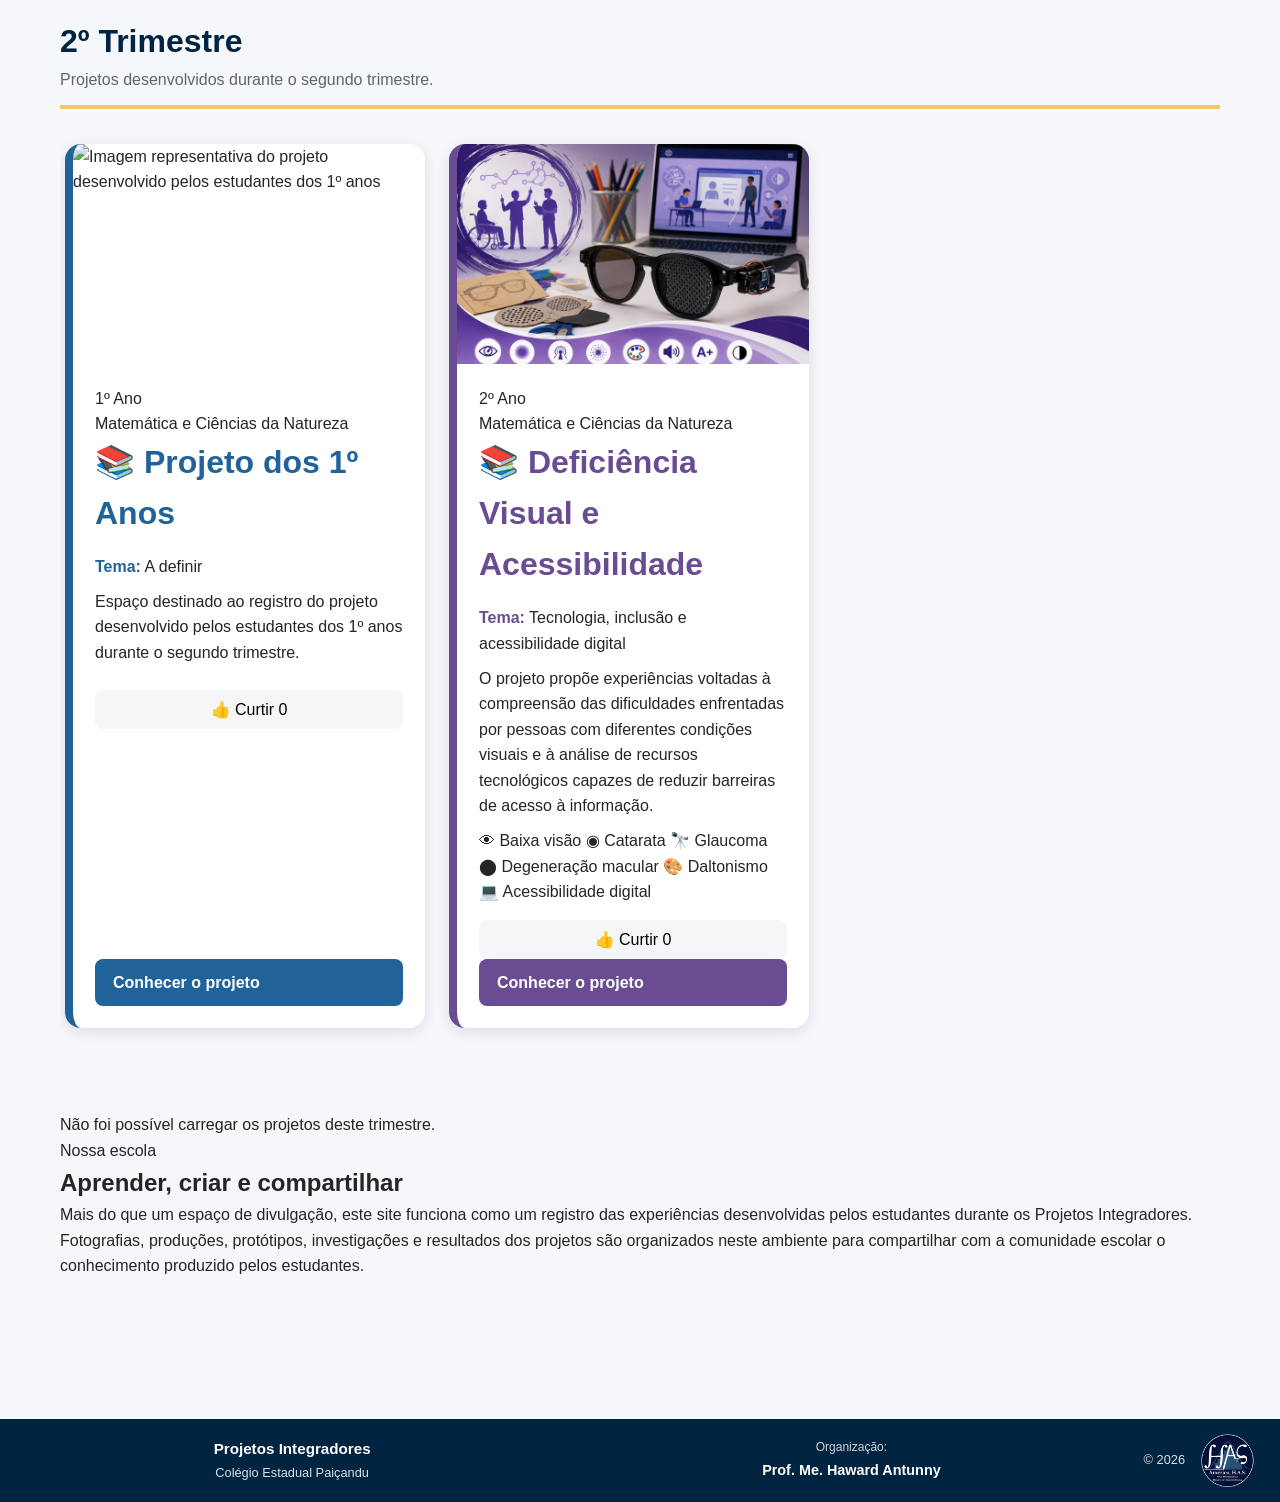
==== commit 2cfdf7df: "ff" ====
--- a/index.html
+++ b/index.html
@@ -9,14 +9,14 @@
         content="width=device-width, initial-scale=1.0"
     >
 
-    <meta
-        name="description"
-        content="Projetos Integradores desenvolvidos pelos estudantes do Colégio Estadual Paiçandu."
-    >
+   <meta
+    name="description"
+    content="Mostra digital dos projetos integradores desenvolvidos pelos estudantes do Colégio Estadual Paiçandu."
+>
 
     <title>
-        Projetos Integradores | Colégio Estadual Paiçandu
-    </title>
+    Mostra de Projetos | Colégio Estadual Paiçandu
+</title>
 
     <link rel="stylesheet" href="style.css">
 </head>
@@ -36,45 +36,41 @@
     </a>
 
 
-    <header class="cabecalho-projeto">
-
     <div class="overlay">
 
-        <div class="topo-institucional">
-
-            <img
-                src="../../img/logo-paicandu.jpeg"
-                alt="Logotipo do Colégio Estadual Paiçandu"
-                class="logo-cabecalho"
-            >
-
-            <div class="titulo-cabecalho">
-
-                <span class="tag-projeto">
-                    2º Ano • 2º Trimestre
-                </span>
-
-                <h1>
-                    Deficiência Visual e Acessibilidade
-                </h1>
-
-                <p>
-                    Tecnologia, inclusão e acessibilidade digital
-                </p>
-
-            </div>
-
-            <img
-                src="../../img/logo-parana.png"
-                alt="Logotipo do Governo do Estado do Paraná"
-                class="logo-cabecalho"
-            >
-
-        </div>
+    <div class="topo-institucional">
+
+        <img
+            src="img/logo-paicandu.png"
+            alt="Logotipo do Colégio Estadual Paiçandu"
+            class="logo-cabecalho"
+        >
+
+        <div class="titulo-cabecalho">
+
+            <span class="tag-projeto">
+                Projetos Integradores
+            </span>
+
+            <h1>
+                Mostra de Projetos do Colégio Estadual Paiçandu
+            </h1>
+
+            <p>
+                Ciência, tecnologia, matemática, linguagens, inclusão e protagonismo estudantil.
+            </p>
+
+        </div>
+
+        <img
+            src="img/logo-parana.png"
+            alt="Logotipo do Governo do Estado do Paraná"
+            class="logo-cabecalho"
+        >
 
     </div>
 
-</header>
+</div>
 
     <!-- =====================================================
          MENU PRINCIPAL
--- a/style.css
+++ b/style.css
@@ -6,7 +6,7 @@
 
     /* CORES PRINCIPAIS DO COLÉGIO
        Substitua depois pelos tons oficiais, se desejar */
-    --colegio-primaria: #173f5f;
+    --colegio-primaria: #012441;
     --colegio-secundaria: #20639b;
     --colegio-destaque: #f6c85f;
 
@@ -981,4 +981,154 @@
         font-size: 0.95rem;
     }
 
+}
+
+
+/* =========================================================
+   RODAPÉ COMPACTO
+========================================================= */
+
+.rodape-principal {
+
+    background-color: var(--colegio-primaria);
+
+    color: var(--branco);
+
+    padding: 14px 25px;
+}
+
+
+.rodape-conteudo {
+
+    max-width: var(--largura-conteudo);
+
+    margin: 0 auto;
+
+    display: grid;
+
+    grid-template-columns:
+        1fr
+        1fr
+        auto;
+
+    align-items: center;
+
+    gap: 25px;
+}
+
+
+/* INFORMAÇÕES */
+
+.rodape-info {
+
+    display: flex;
+
+    flex-direction: column;
+
+    gap: 2px;
+}
+
+
+.rodape-info strong {
+
+    font-size: 0.95rem;
+}
+
+
+.rodape-info span {
+
+    font-size: 0.8rem;
+
+    opacity: 0.85;
+}
+
+
+/* ORGANIZAÇÃO */
+
+.rodape-organizacao {
+
+    display: flex;
+
+    flex-direction: column;
+
+    gap: 2px;
+}
+
+
+.rodape-organizacao span {
+
+    font-size: 0.75rem;
+
+    opacity: 0.8;
+}
+
+
+.rodape-organizacao strong {
+
+    font-size: 0.9rem;
+}
+
+
+/* PARTE DIREITA */
+
+.rodape-final {
+
+    display: flex;
+
+    align-items: center;
+
+    justify-content: flex-end;
+
+    gap: 15px;
+}
+
+
+.rodape-final span {
+
+    font-size: 0.8rem;
+
+    opacity: 0.85;
+}
+
+
+/* LOGO */
+
+.logo-rodape {
+
+    width: 55px;
+
+    height: 55px;
+
+    object-fit: contain;
+}
+
+
+/* =========================================================
+   CELULAR
+========================================================= */
+
+@media (max-width: 700px) {
+
+    .rodape-conteudo {
+
+        grid-template-columns:
+            1fr auto;
+
+        gap: 12px;
+    }
+
+
+    .rodape-organizacao {
+
+        display: none;
+    }
+
+
+    .logo-rodape {
+
+        width: 45px;
+
+        height: 45px;
+    }
+
 }
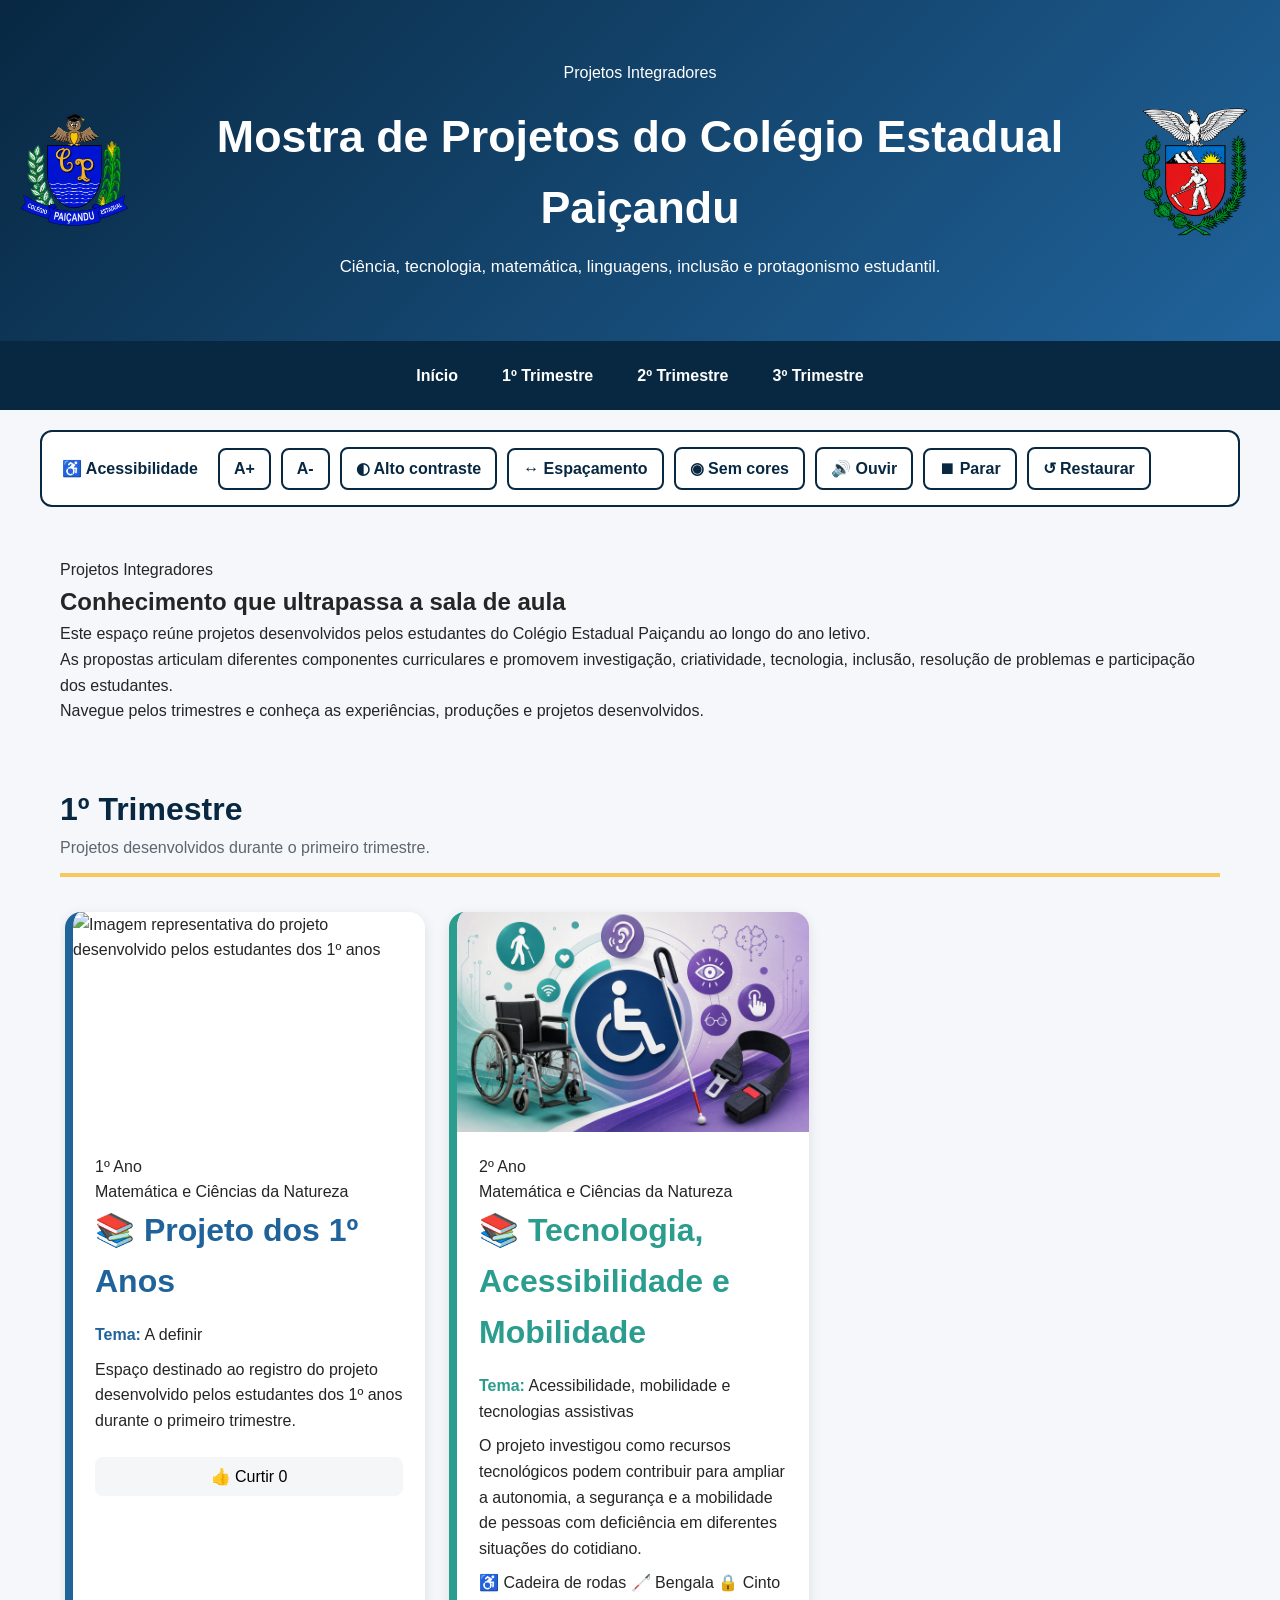
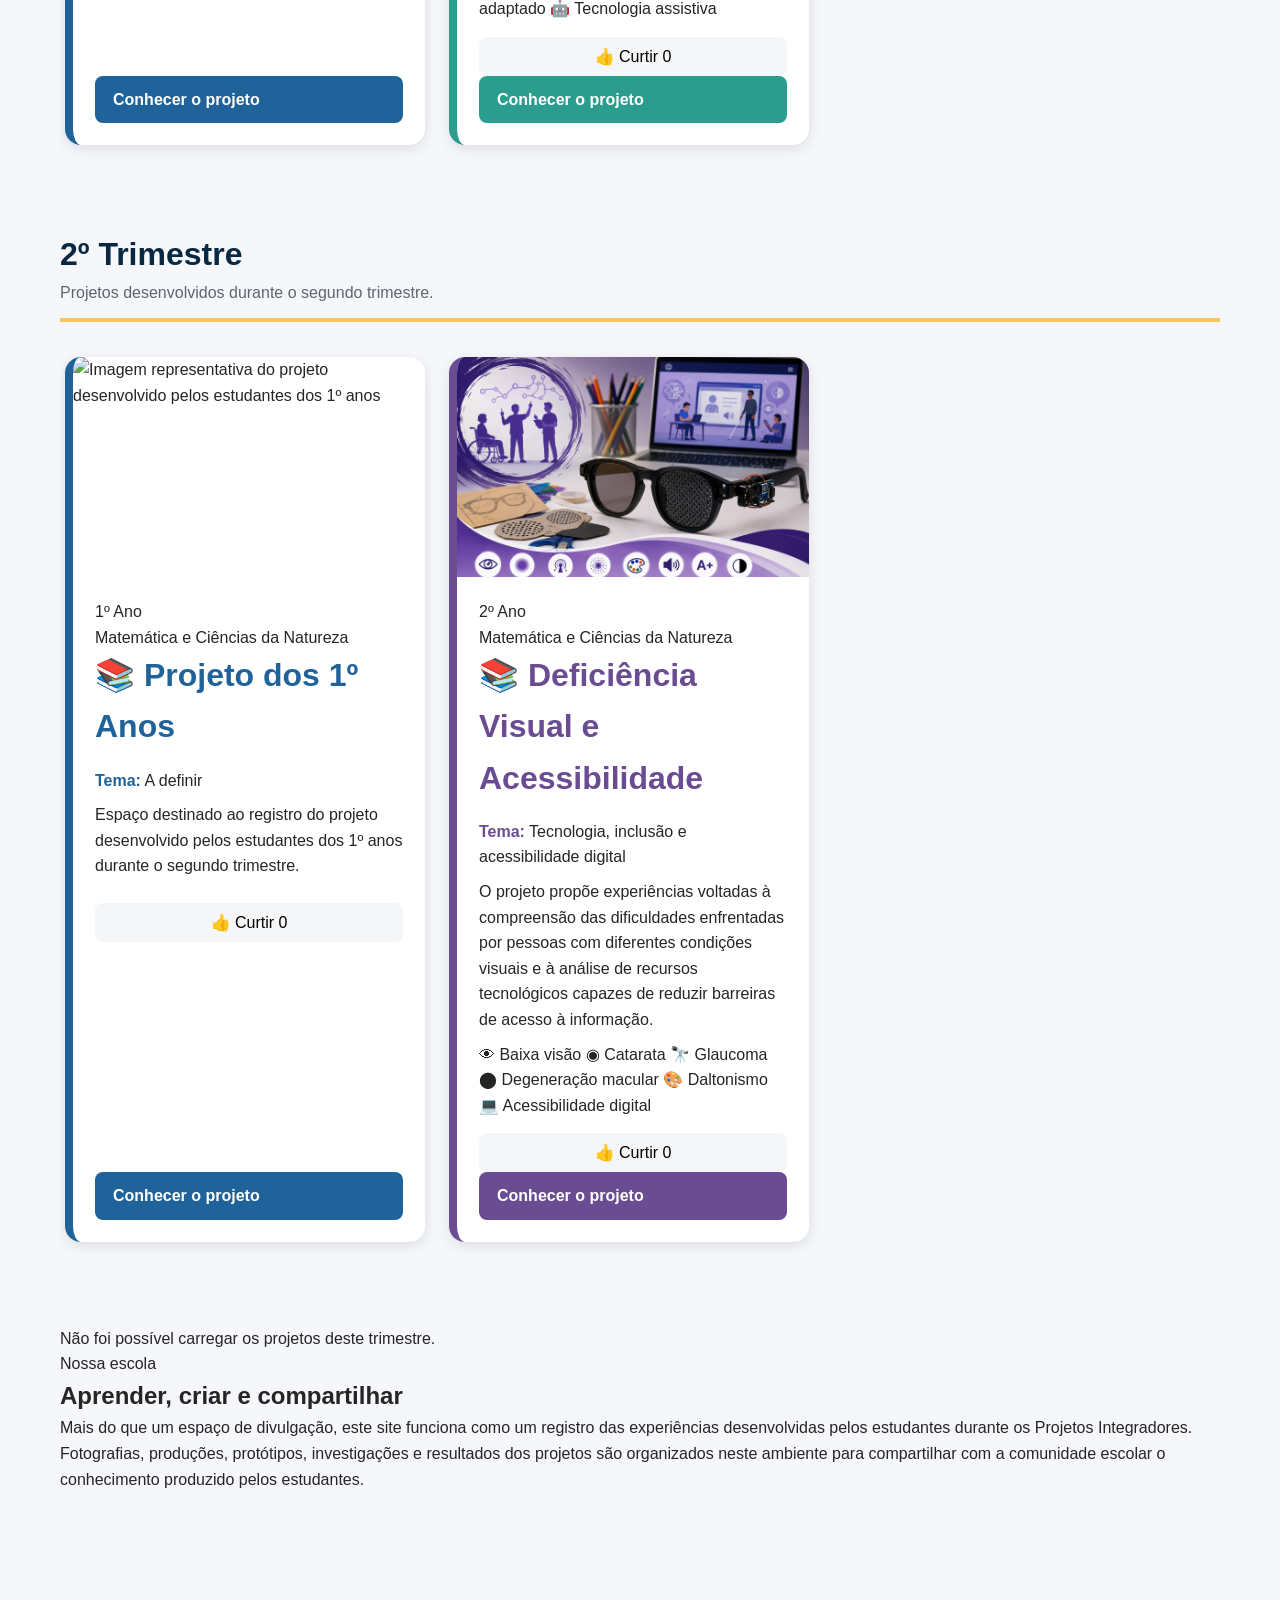
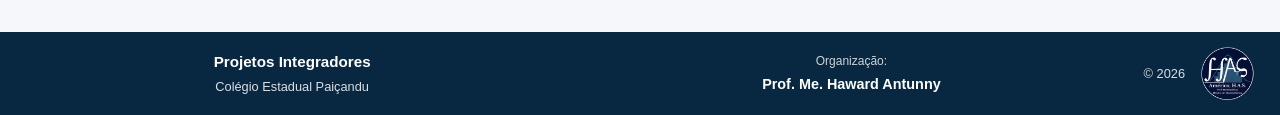
==== commit 554d8b65: "gg" ====
--- a/index.html
+++ b/index.html
@@ -35,7 +35,7 @@
         Pular para o conteúdo principal
     </a>
 
-
+<header>
     <div class="overlay">
 
     <div class="topo-institucional">
@@ -71,7 +71,7 @@
     </div>
 
 </div>
-
+</header>
     <!-- =====================================================
          MENU PRINCIPAL
     ====================================================== -->
--- a/style.css
+++ b/style.css
@@ -6,7 +6,7 @@
 
     /* CORES PRINCIPAIS DO COLÉGIO
        Substitua depois pelos tons oficiais, se desejar */
-    --colegio-primaria: #012441;
+    --colegio-primaria: #082842;
     --colegio-secundaria: #20639b;
     --colegio-destaque: #f6c85f;
 
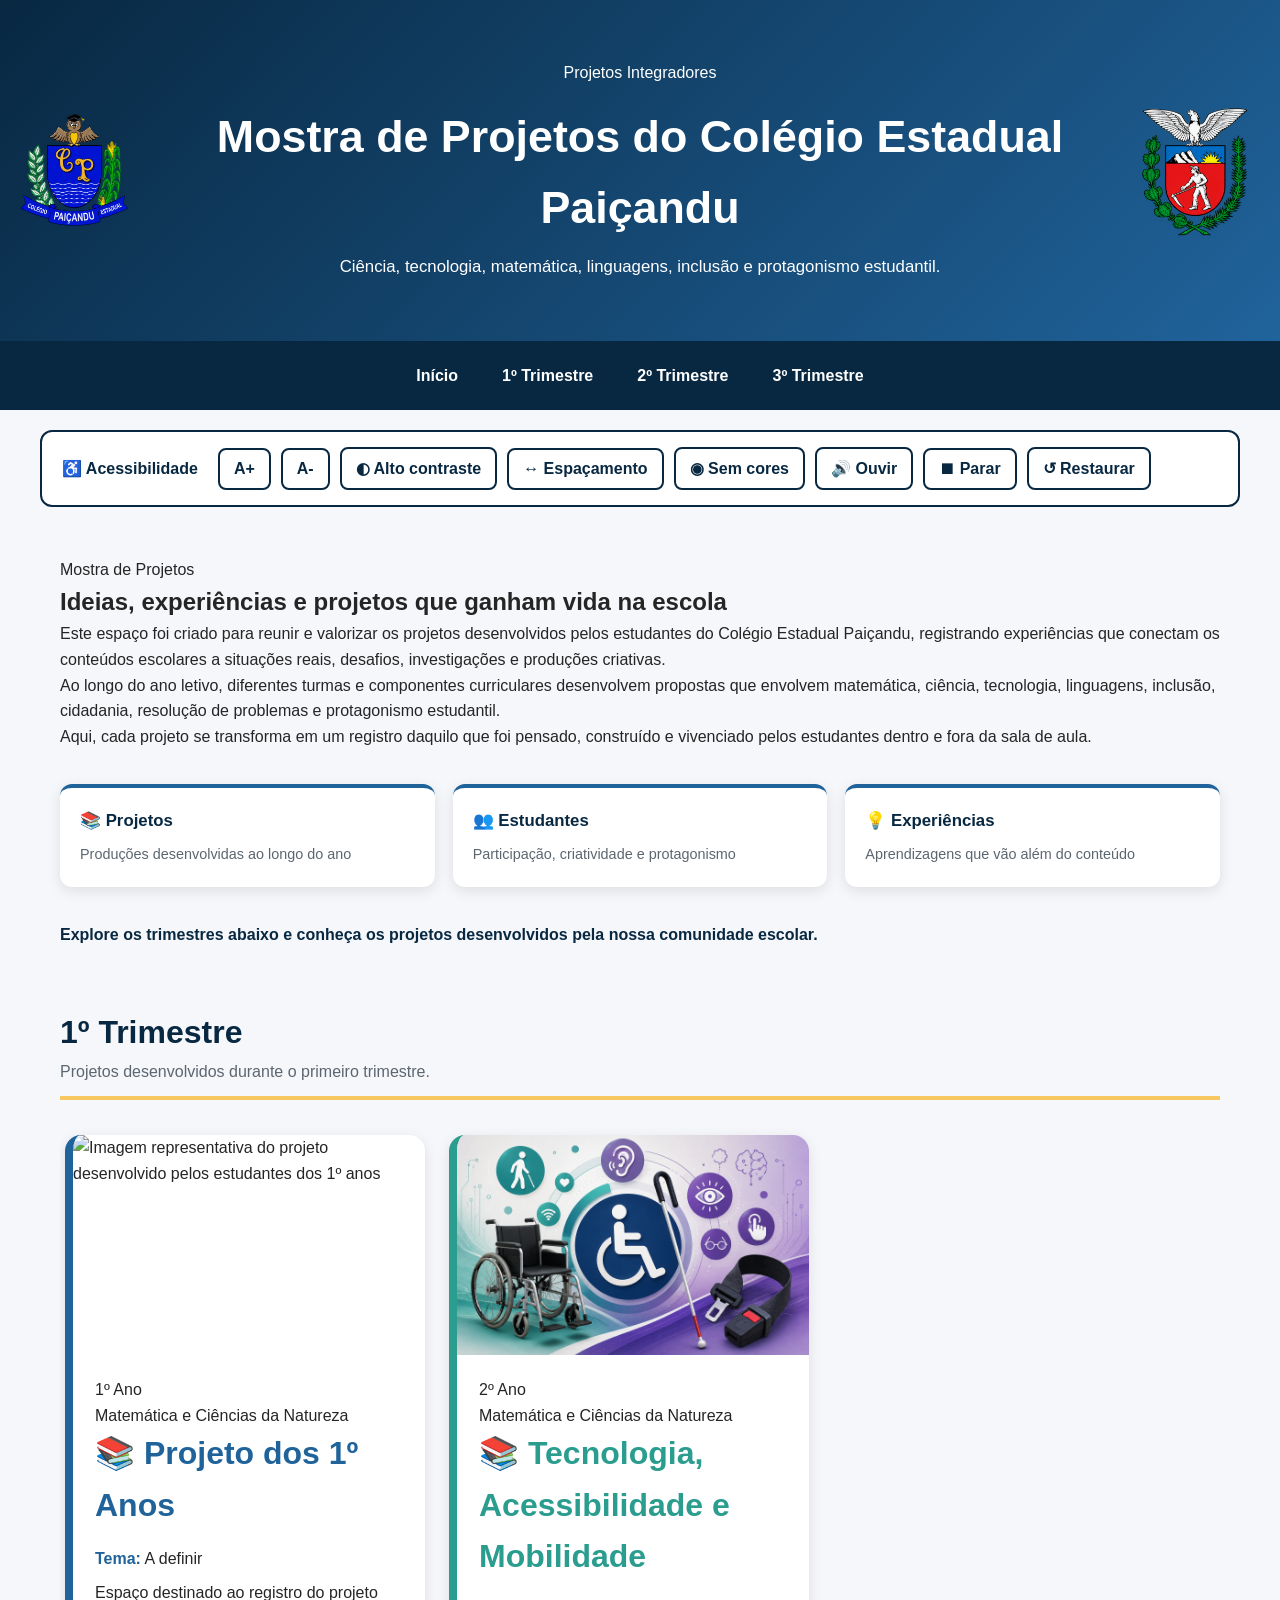
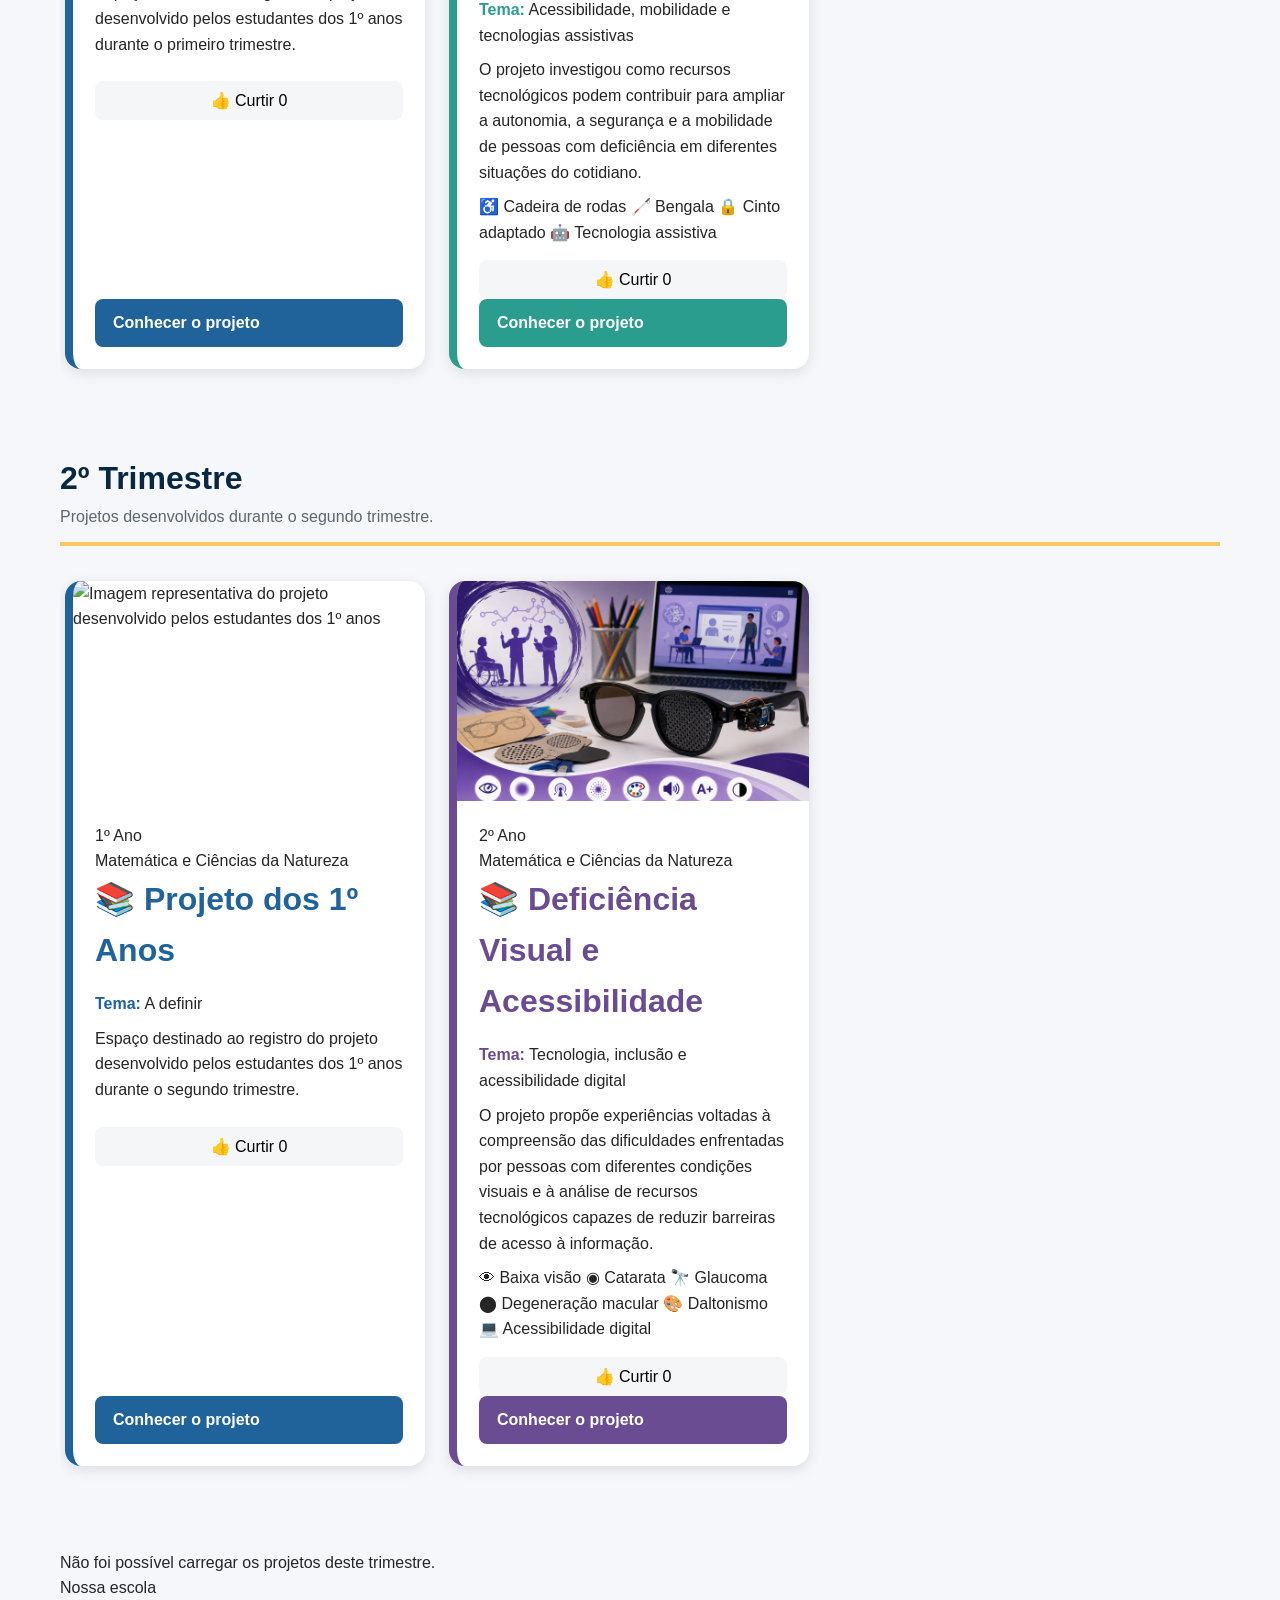
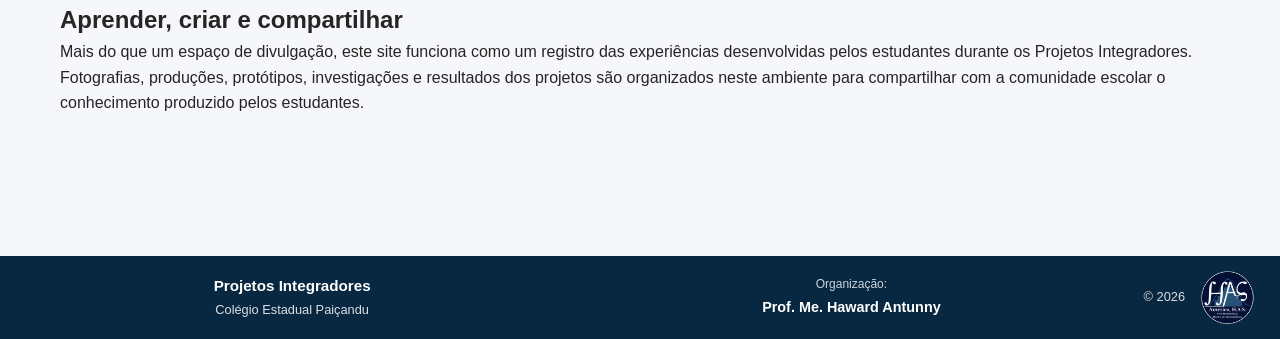
==== commit 1af44e64: "ff" ====
--- a/index.html
+++ b/index.html
@@ -208,41 +208,67 @@
         ================================================== -->
 
         <section
-            id="inicio"
-            class="apresentacao"
-        >
-
-            <div class="apresentacao-conteudo">
-
-                <span class="subtitulo">
-                    Projetos Integradores
-                </span>
-
-                <h2>
-                    Conhecimento que ultrapassa a sala de aula
-                </h2>
-
-                <p>
-                    Este espaço reúne projetos desenvolvidos pelos
-                    estudantes do Colégio Estadual Paiçandu ao longo
-                    do ano letivo.
-                </p>
-
-                <p>
-                    As propostas articulam diferentes componentes
-                    curriculares e promovem investigação, criatividade,
-                    tecnologia, inclusão, resolução de problemas e
-                    participação dos estudantes.
-                </p>
-
-                <p>
-                    Navegue pelos trimestres e conheça as experiências,
-                    produções e projetos desenvolvidos.
-                </p>
-
-            </div>
-
-        </section>
+    id="inicio"
+    class="apresentacao"
+>
+
+    <div class="apresentacao-conteudo">
+
+        <span class="subtitulo">
+            Mostra de Projetos
+        </span>
+
+        <h2>
+            Ideias, experiências e projetos que ganham vida na escola
+        </h2>
+
+        <p>
+            Este espaço foi criado para reunir e valorizar os projetos
+            desenvolvidos pelos estudantes do Colégio Estadual Paiçandu,
+            registrando experiências que conectam os conteúdos escolares
+            a situações reais, desafios, investigações e produções criativas.
+        </p>
+
+        <p>
+            Ao longo do ano letivo, diferentes turmas e componentes
+            curriculares desenvolvem propostas que envolvem matemática,
+            ciência, tecnologia, linguagens, inclusão, cidadania,
+            resolução de problemas e protagonismo estudantil.
+        </p>
+
+        <p>
+            Aqui, cada projeto se transforma em um registro daquilo que
+            foi pensado, construído e vivenciado pelos estudantes dentro
+            e fora da sala de aula.
+        </p>
+
+        <div class="destaques-apresentacao">
+
+            <div>
+                <strong>📚 Projetos</strong>
+                <span>Produções desenvolvidas ao longo do ano</span>
+            </div>
+
+            <div>
+                <strong>👥 Estudantes</strong>
+                <span>Participação, criatividade e protagonismo</span>
+            </div>
+
+            <div>
+                <strong>💡 Experiências</strong>
+                <span>Aprendizagens que vão além do conteúdo</span>
+            </div>
+
+        </div>
+
+        <p class="chamada-projetos">
+            Explore os trimestres abaixo e conheça os projetos
+            desenvolvidos pela nossa comunidade escolar.
+        </p>
+
+    </div>
+
+</section>
 
 
         <!-- =================================================
--- a/style.css
+++ b/style.css
@@ -1131,4 +1131,45 @@
         height: 45px;
     }
 
+}
+
+.destaques-apresentacao {
+    display: grid;
+    grid-template-columns: repeat(3, 1fr);
+    gap: 18px;
+    margin: 35px 0;
+}
+
+.destaques-apresentacao div {
+    padding: 20px;
+    background-color: var(--branco);
+    border-radius: 12px;
+    box-shadow: var(--sombra-card);
+    border-top: 4px solid var(--colegio-secundaria);
+}
+
+.destaques-apresentacao strong {
+    display: block;
+    margin-bottom: 6px;
+    color: var(--colegio-primaria);
+    font-size: 1.05rem;
+}
+
+.destaques-apresentacao span {
+    color: var(--texto-secundario);
+    font-size: 0.9rem;
+}
+
+.chamada-projetos {
+    margin-top: 25px;
+    font-weight: bold;
+    color: var(--colegio-primaria);
+}
+
+@media (max-width: 700px) {
+
+    .destaques-apresentacao {
+        grid-template-columns: 1fr;
+    }
+
 }
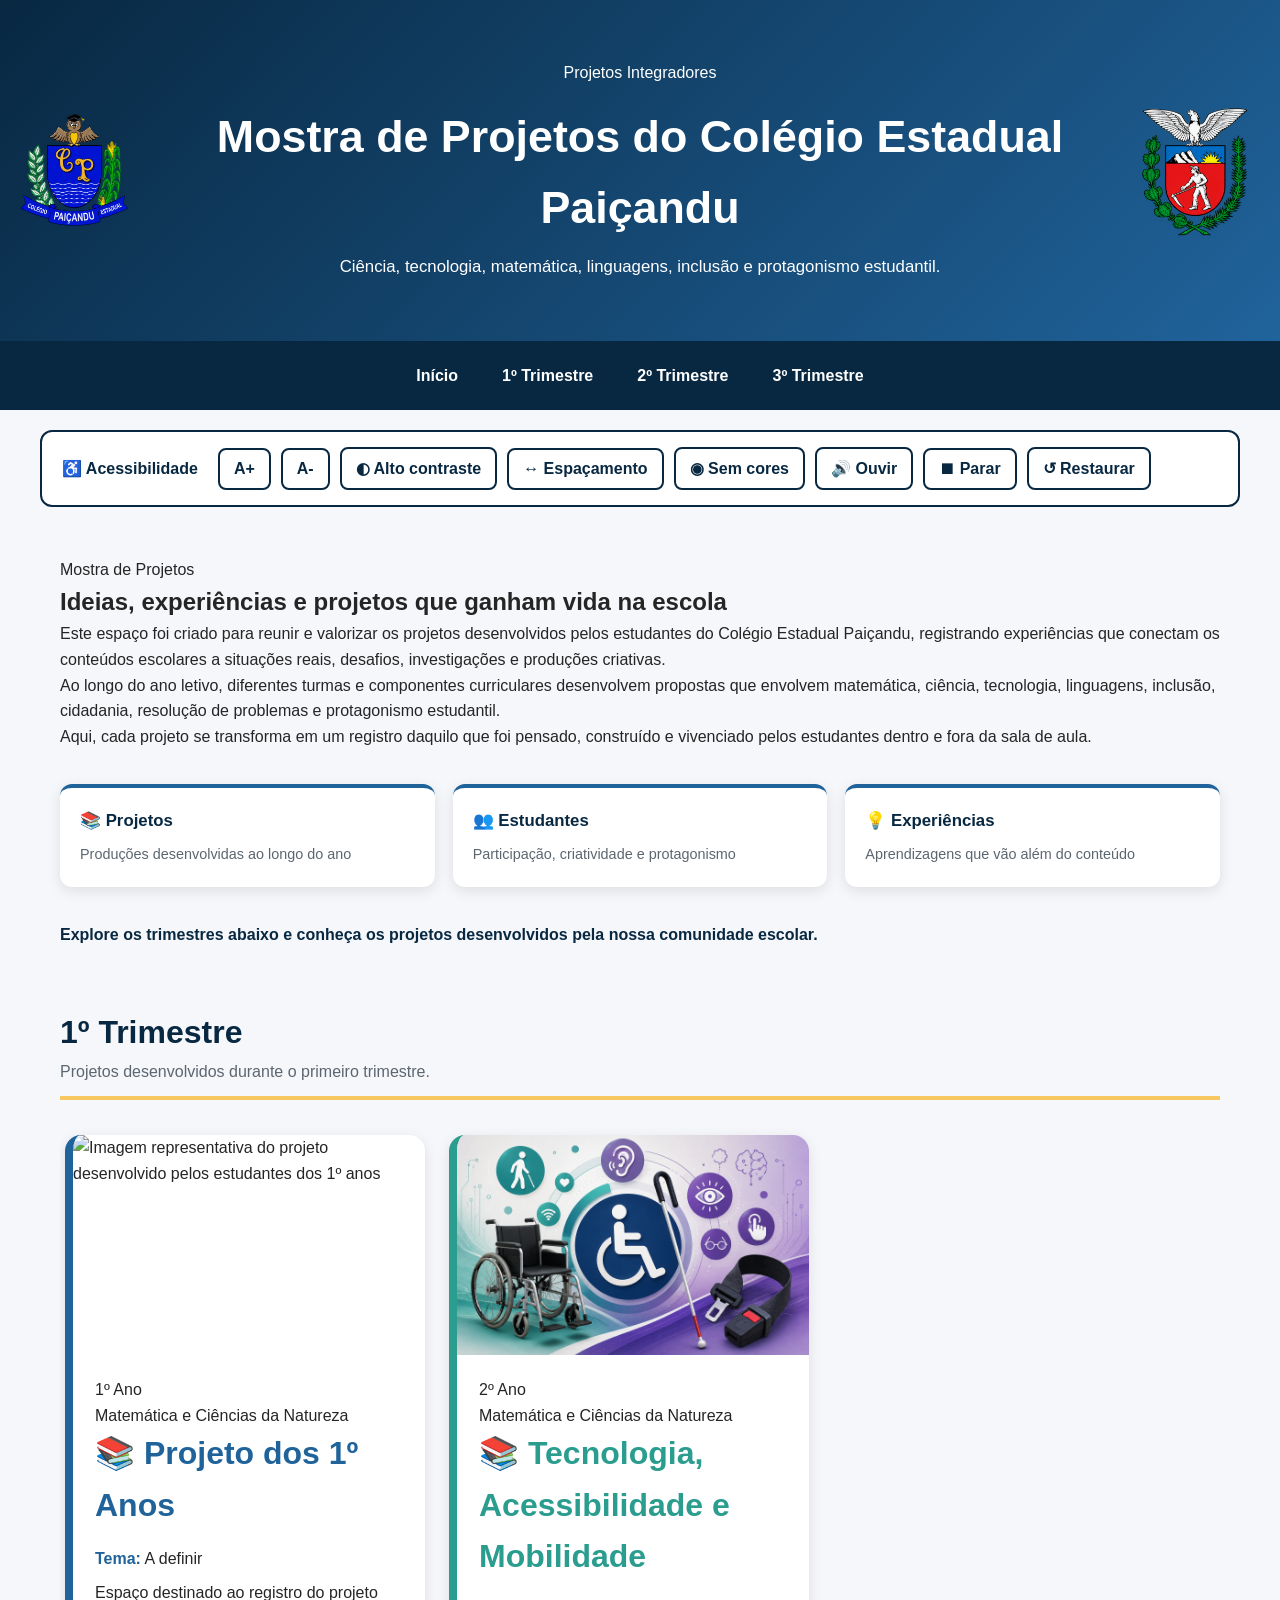
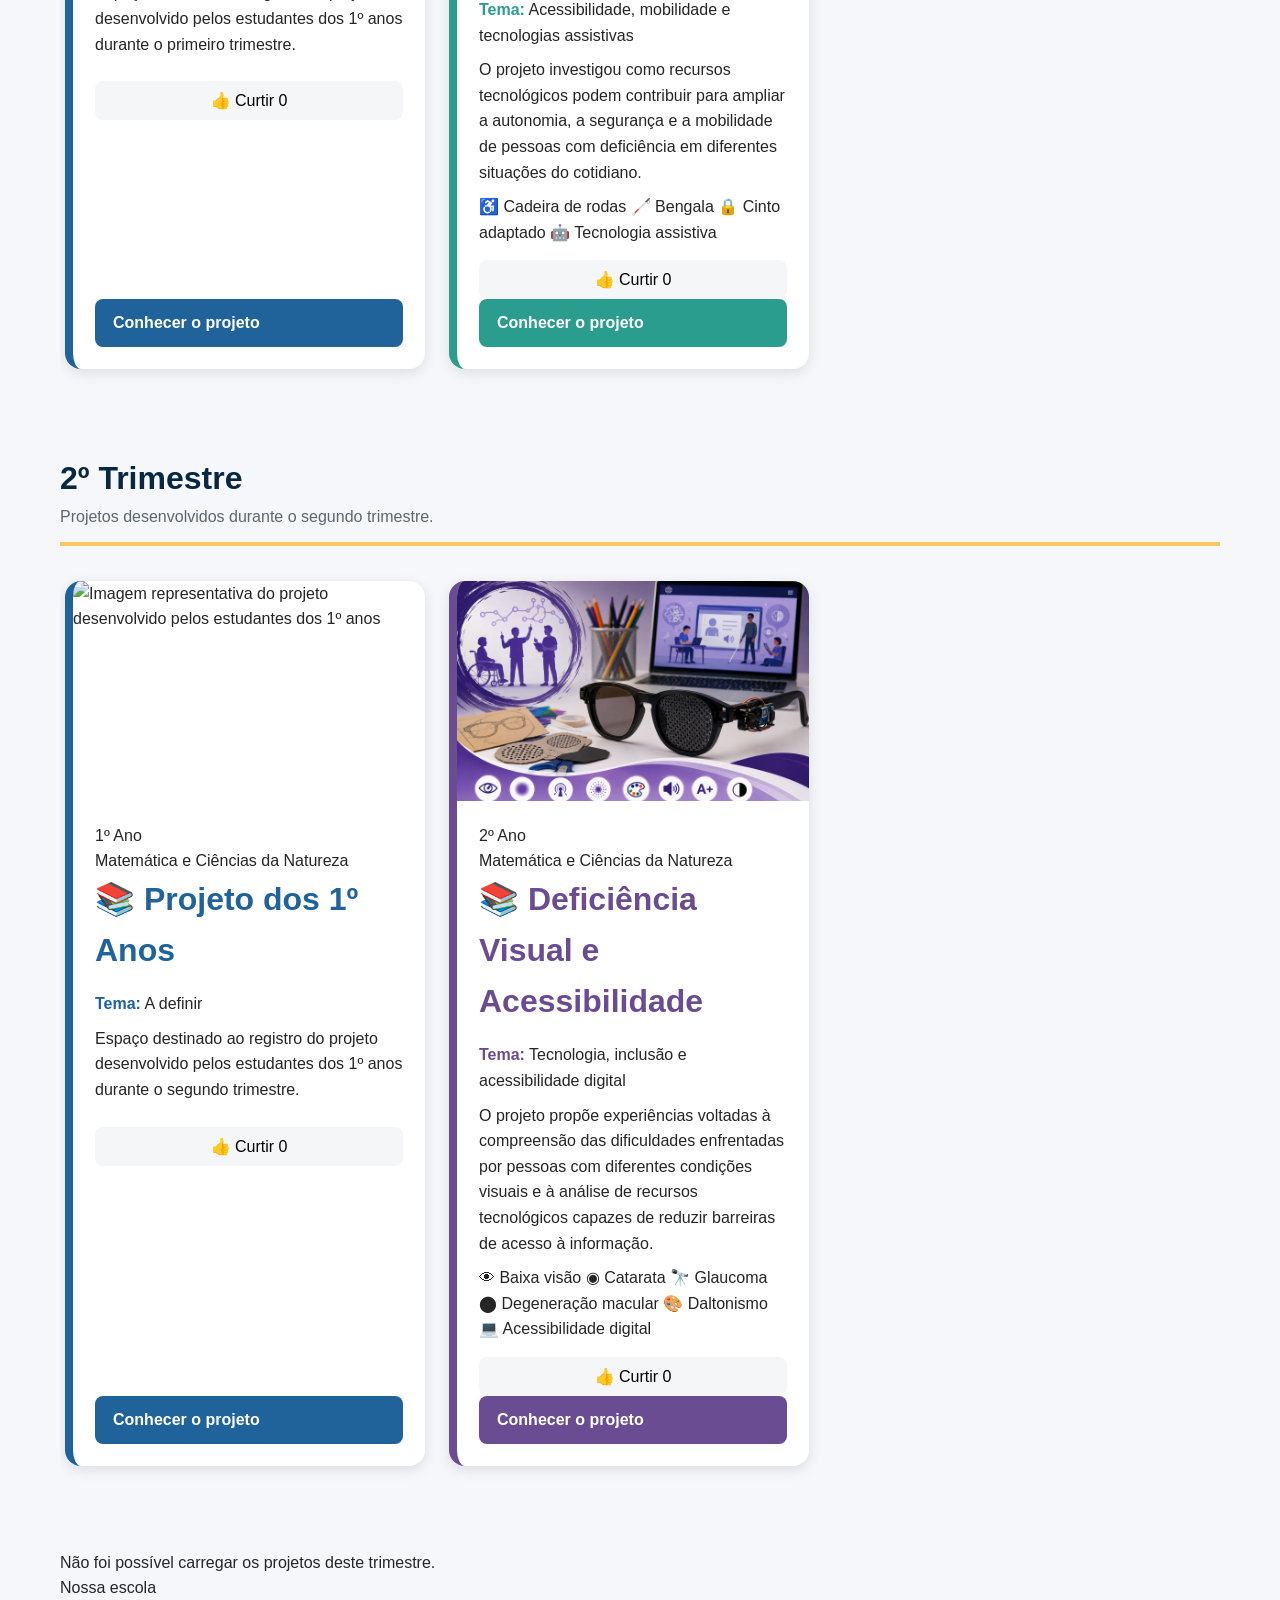
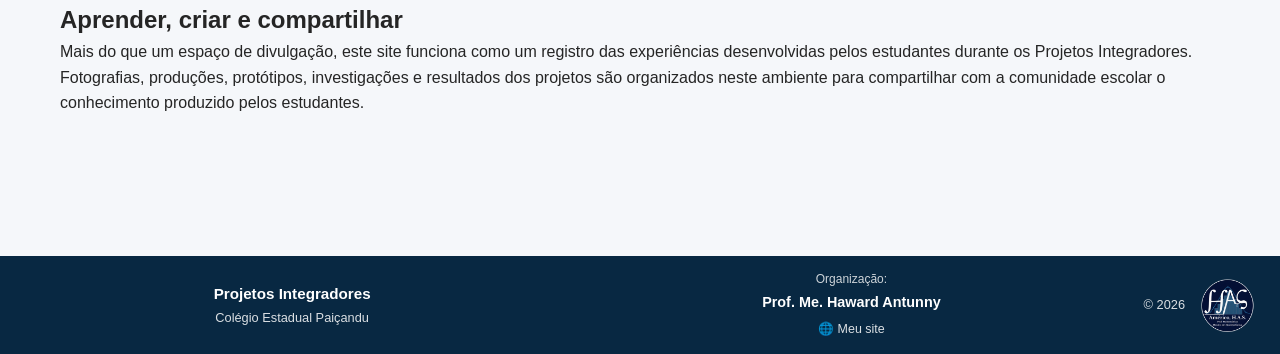
==== commit f02566ae: "ff" ====
--- a/index.html
+++ b/index.html
@@ -391,8 +391,16 @@
             </span>
 
             <strong>
-                Prof. Me. Haward Antunny
+                Prof. Me. Haward Antunny<a></a>
             </strong>
+<a
+        href="https://has-analytics.vercel.app/"
+        target="_blank"
+        rel="noopener noreferrer"
+        class="link-site-pessoal"
+    >
+        🌐 Meu site
+    </a>
 
         </div>
 
--- a/style.css
+++ b/style.css
@@ -1172,4 +1172,23 @@
         grid-template-columns: 1fr;
     }
 
+}
+
+.link-site-pessoal {
+    margin-top: 4px;
+
+    color: var(--branco);
+
+    font-size: 0.78rem;
+
+    text-decoration: none;
+
+    opacity: 0.85;
+
+    transition: 0.2s;
+}
+
+.link-site-pessoal:hover {
+    opacity: 1;
+    text-decoration: underline;
 }
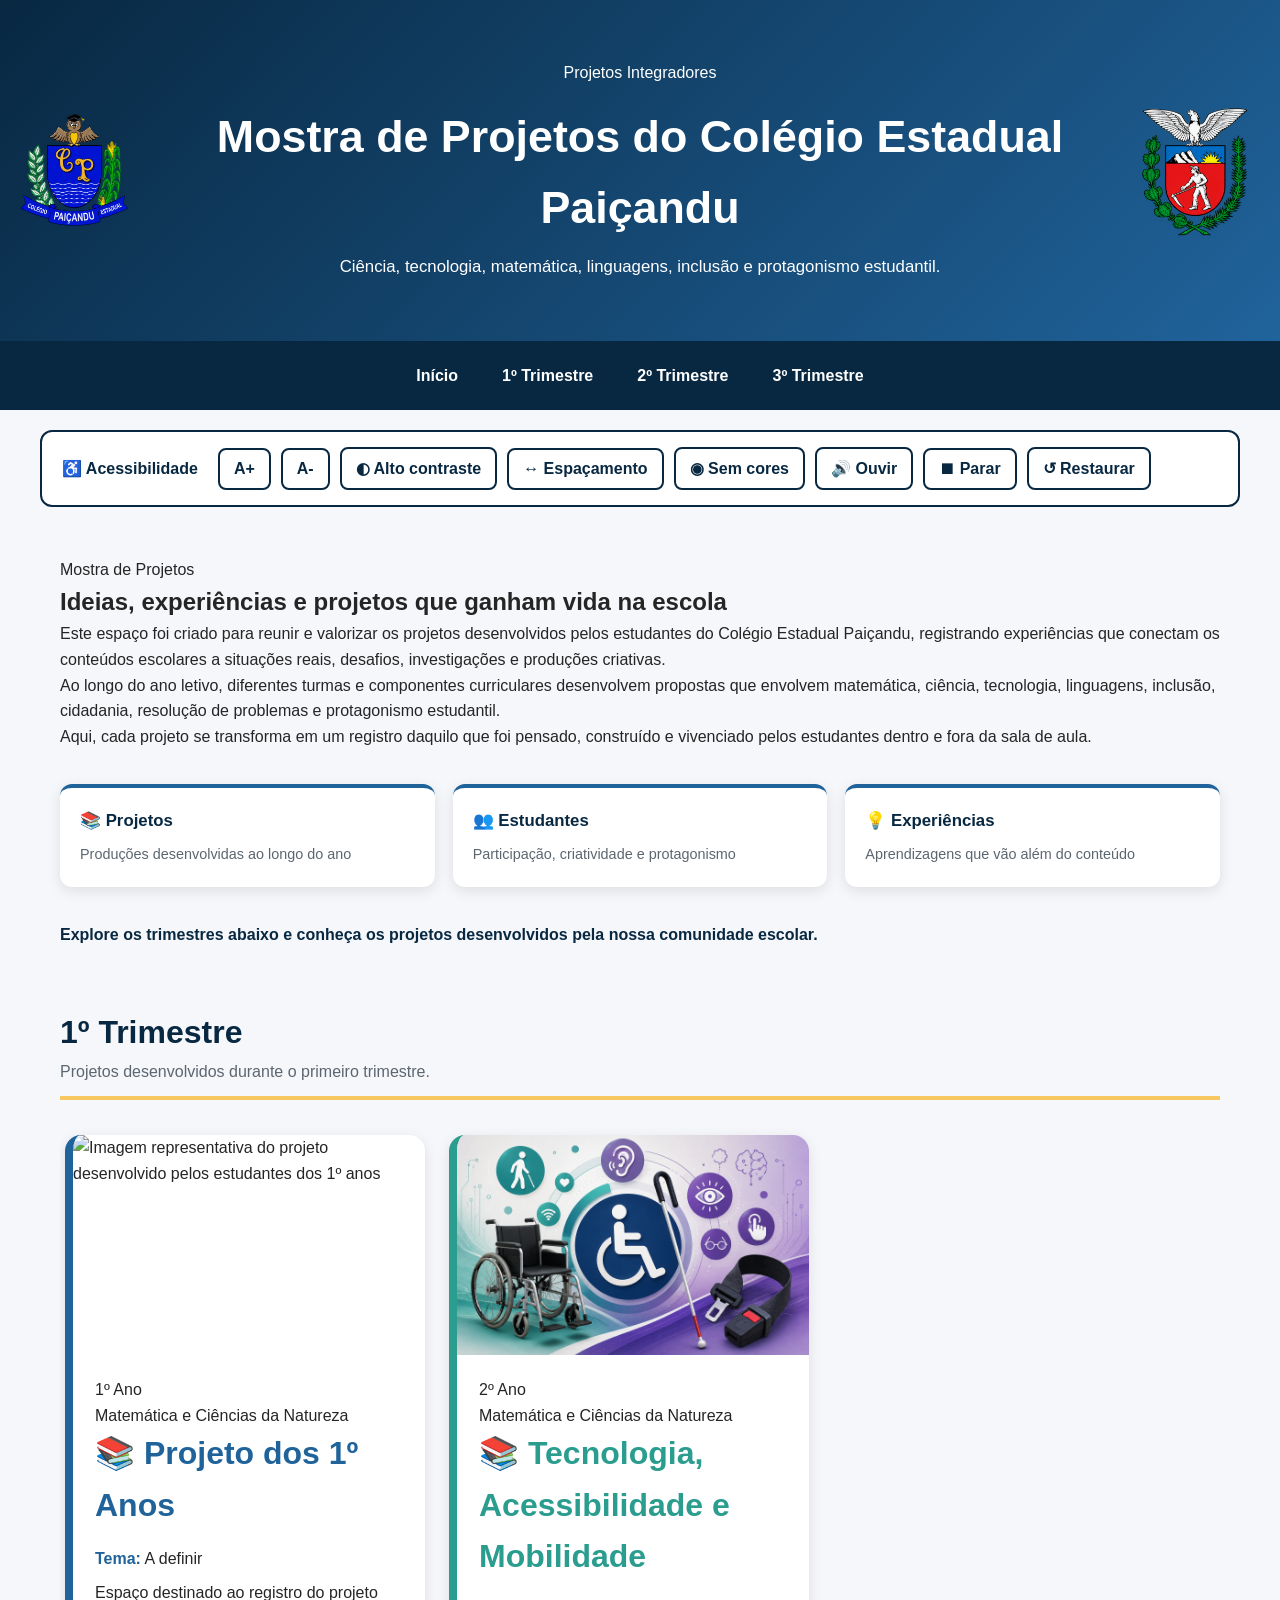
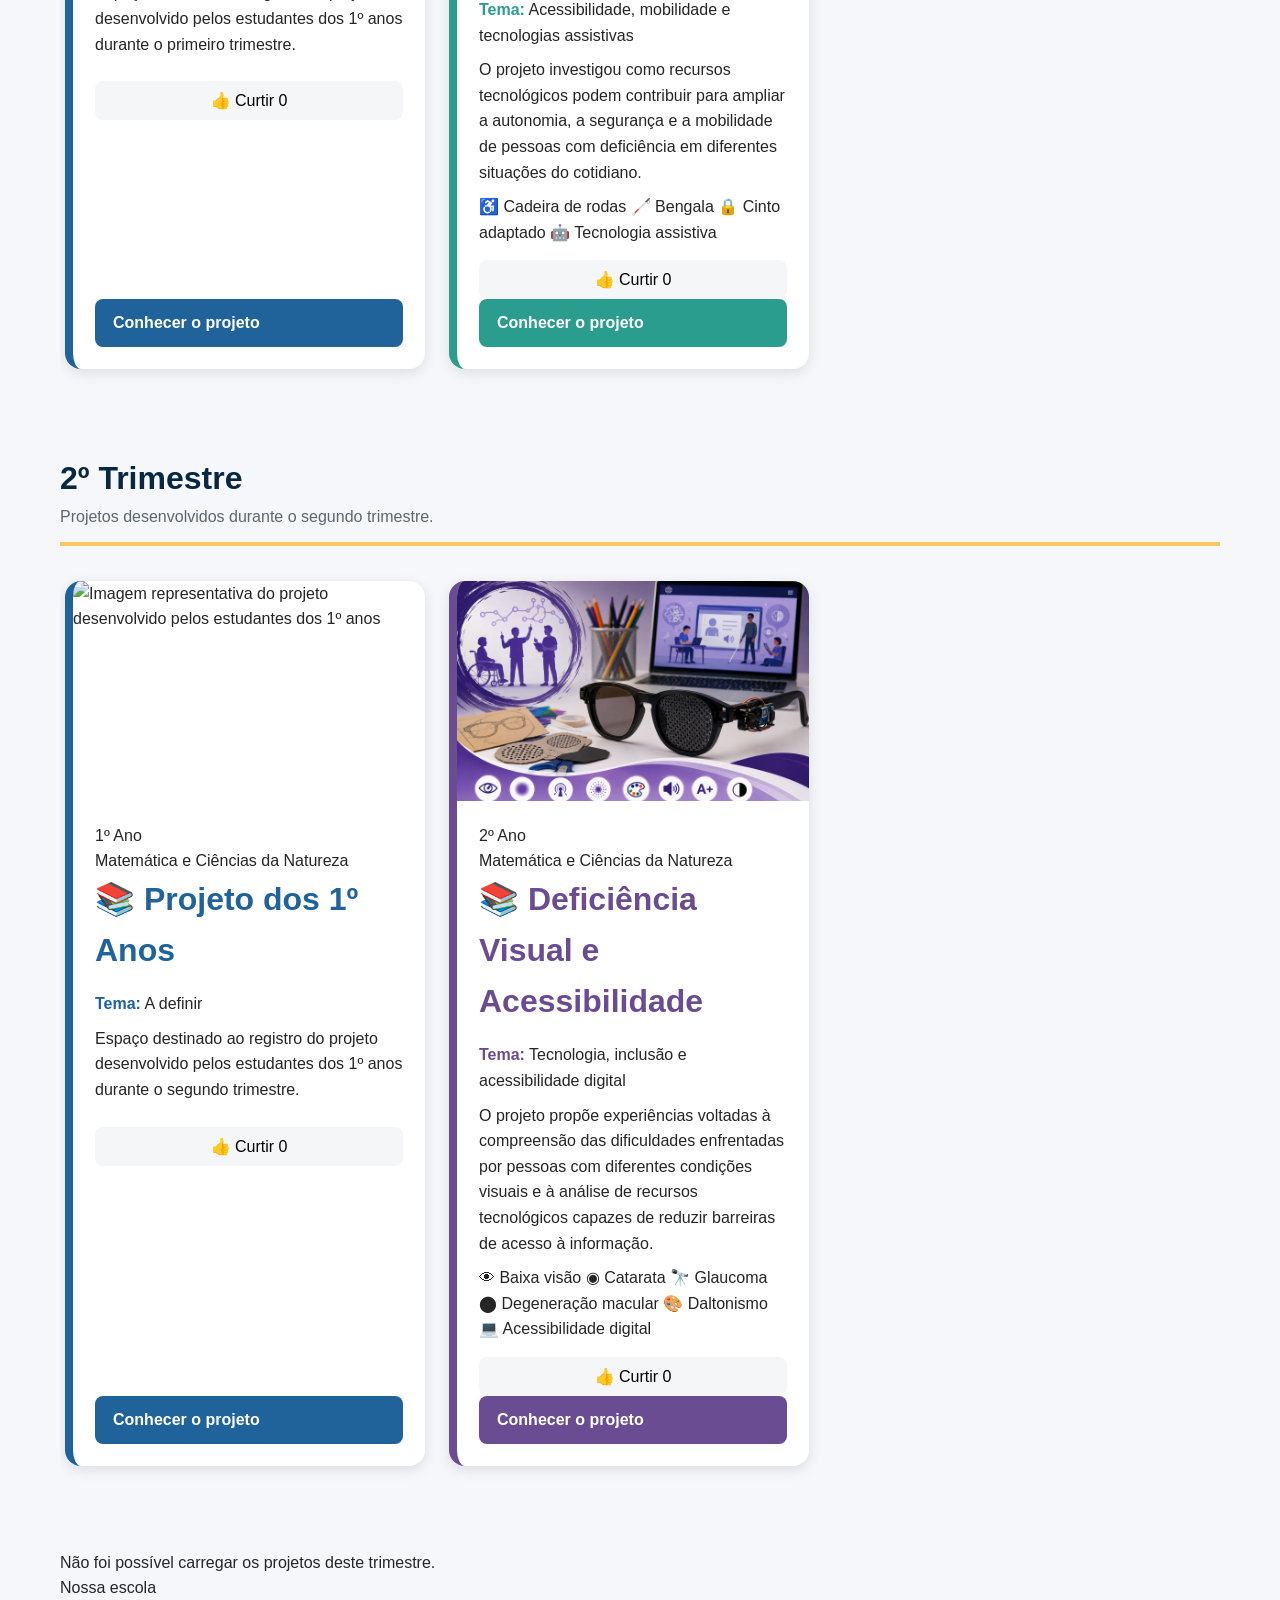
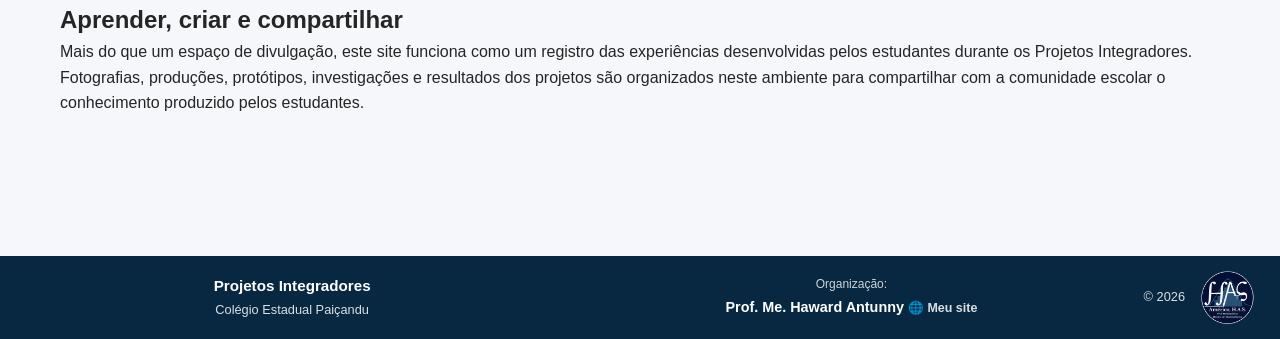
==== commit 5c6487d0: "ff" ====
--- a/index.html
+++ b/index.html
@@ -392,7 +392,7 @@
 
             <strong>
                 Prof. Me. Haward Antunny<a></a>
-            </strong>
+            
 <a
         href="https://has-analytics.vercel.app/"
         target="_blank"
@@ -401,7 +401,7 @@
     >
         🌐 Meu site
     </a>
-
+</strong>
         </div>
 
 
